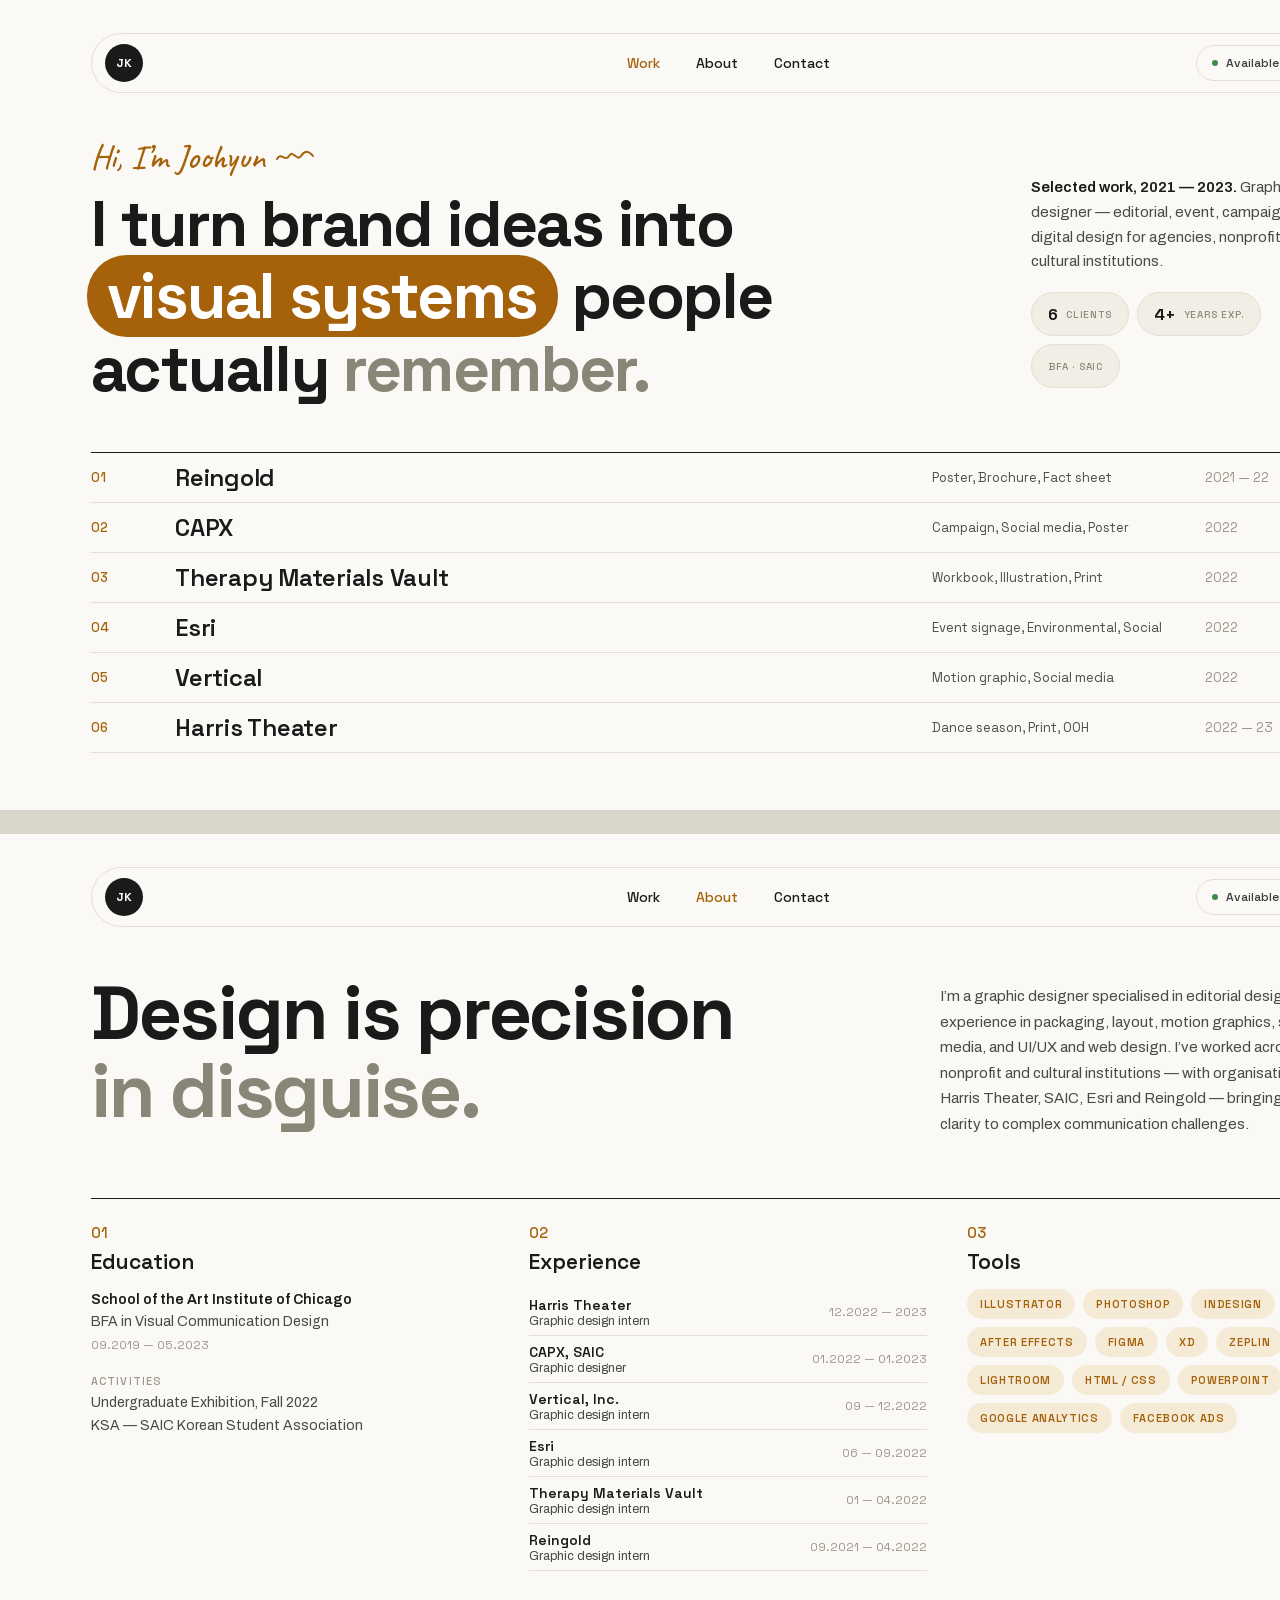
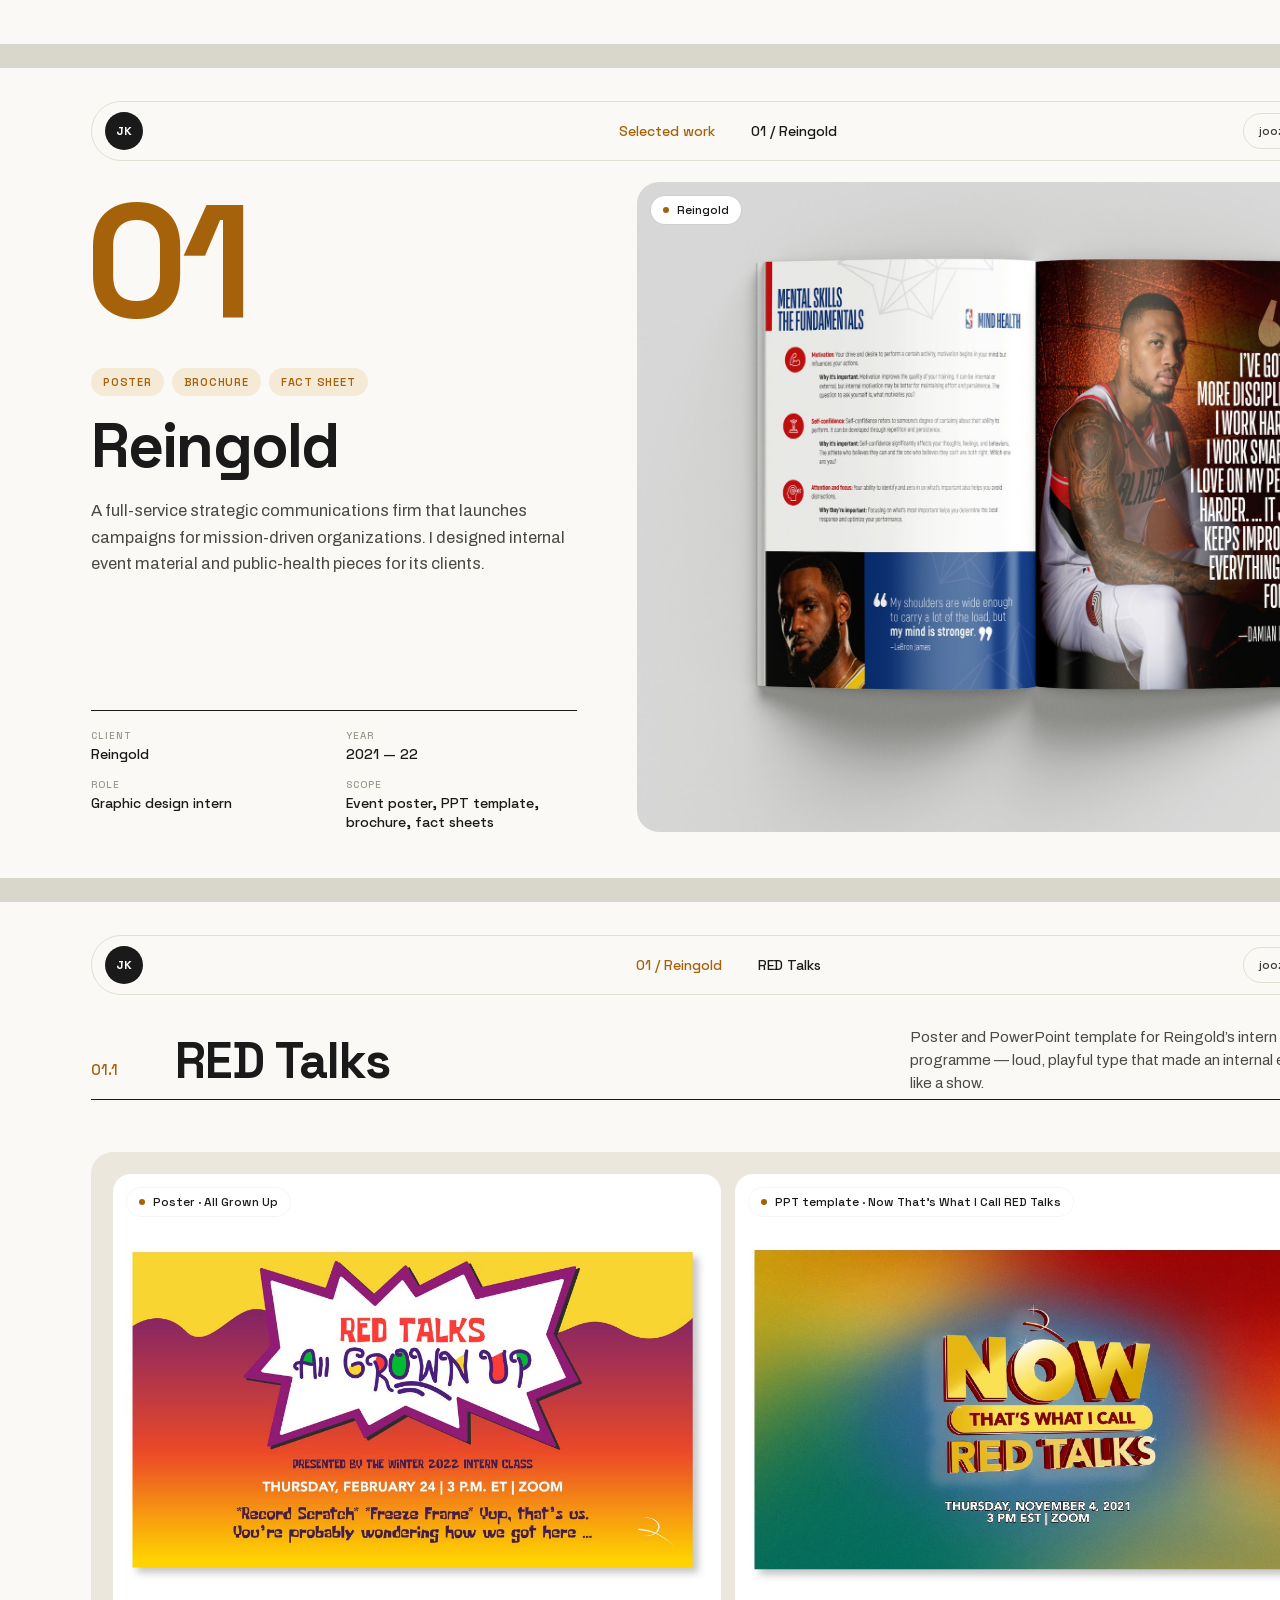
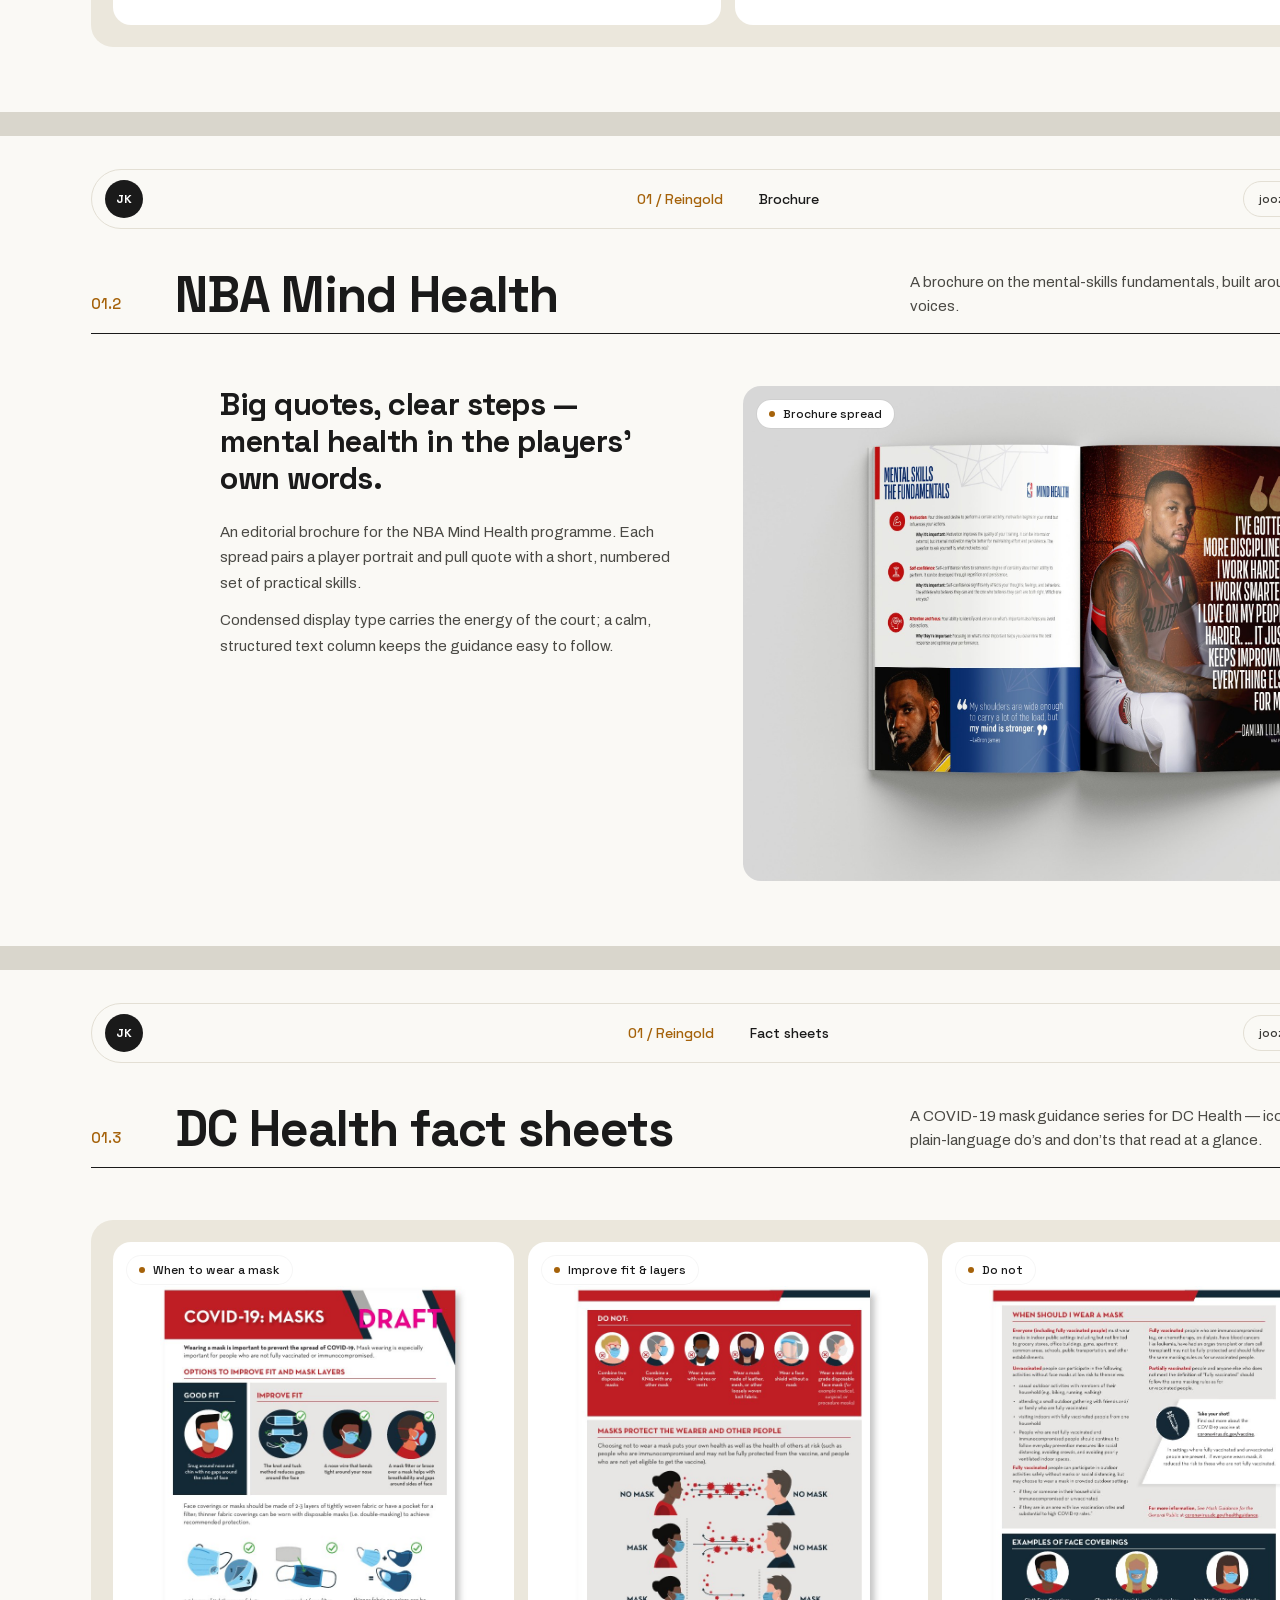
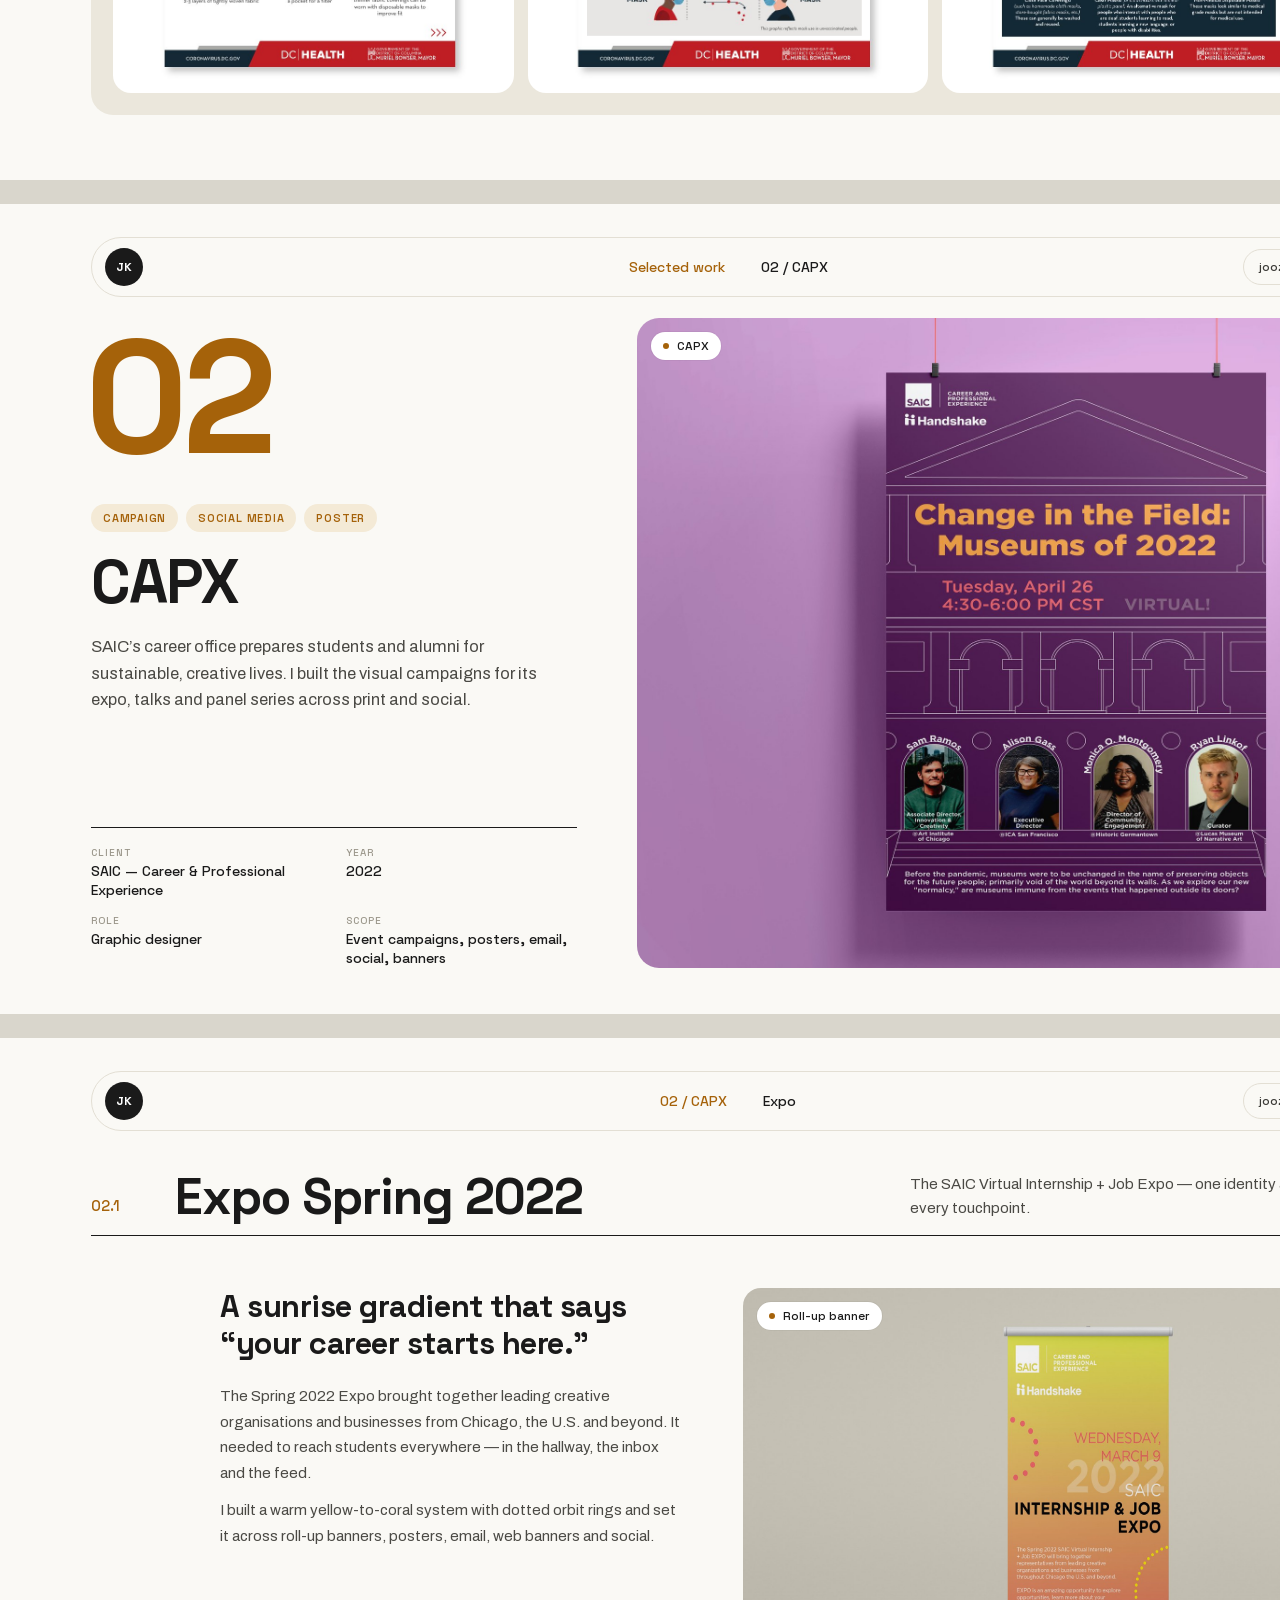
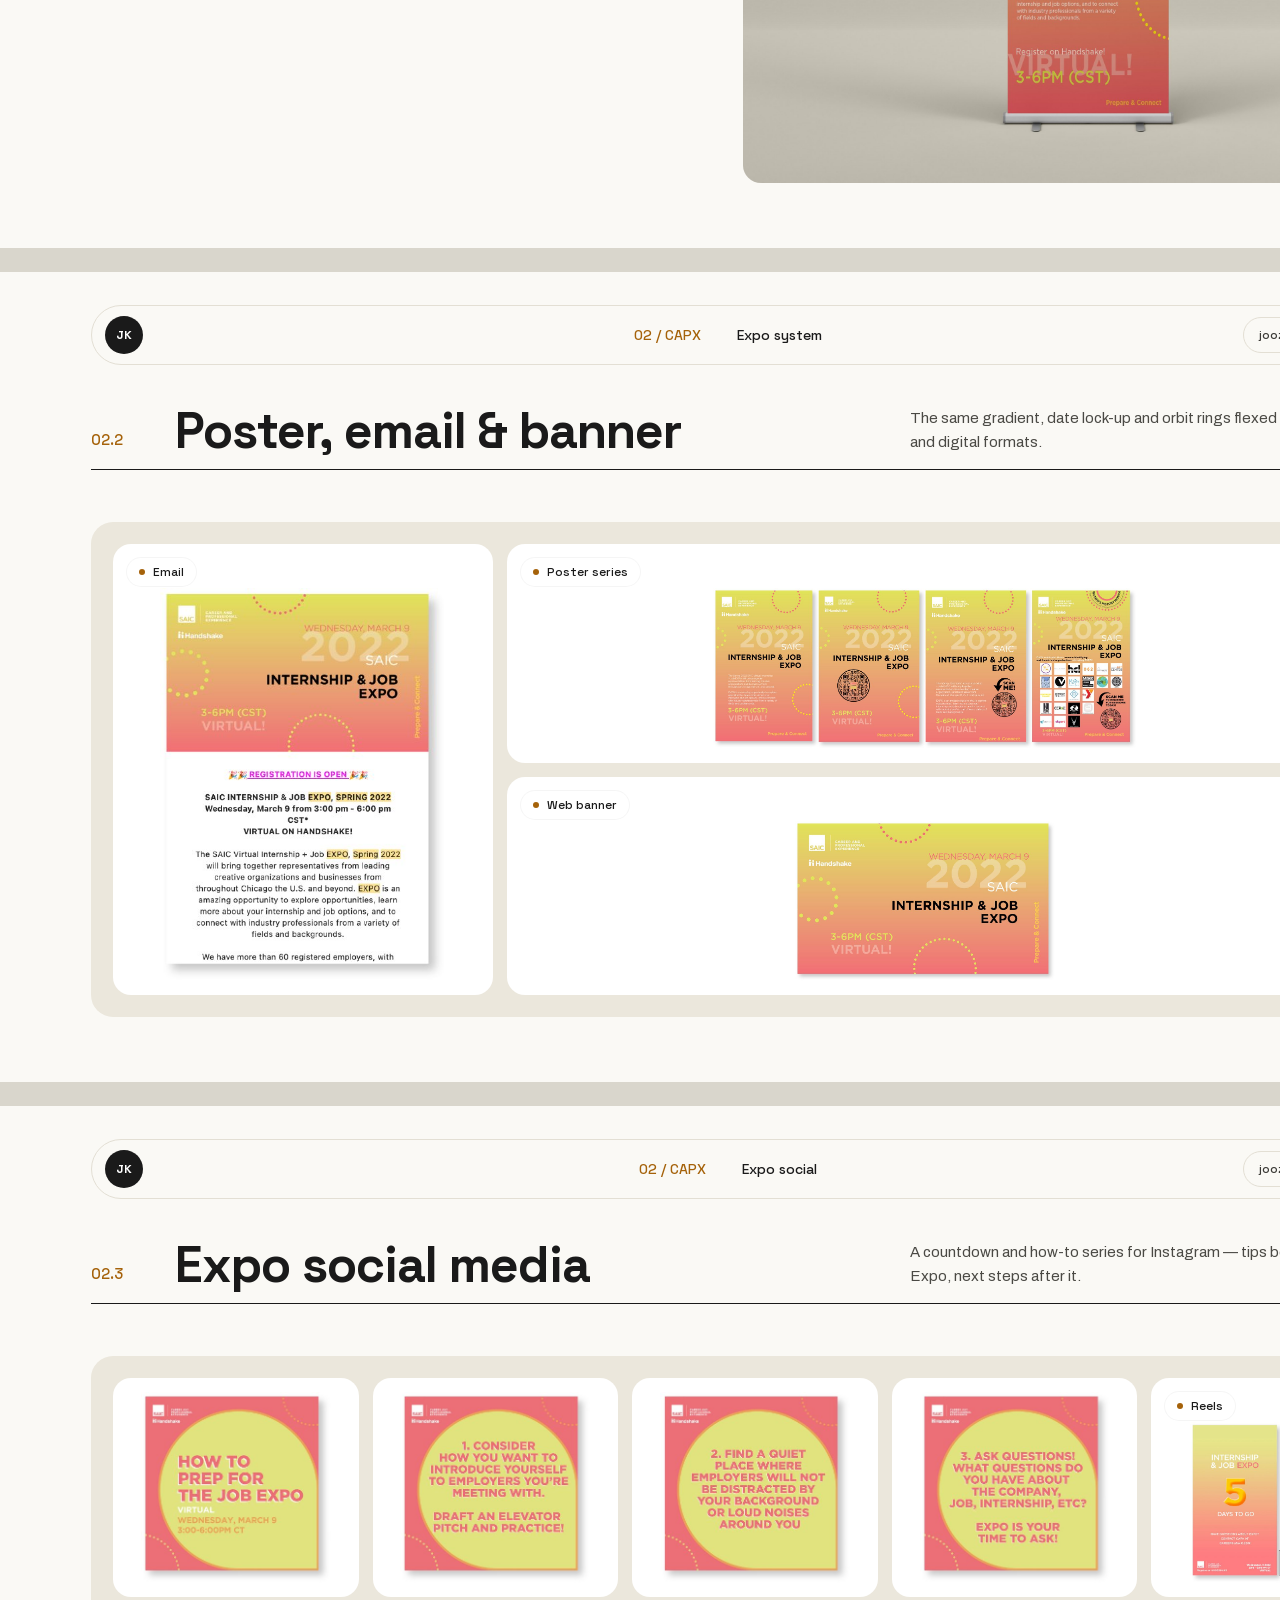
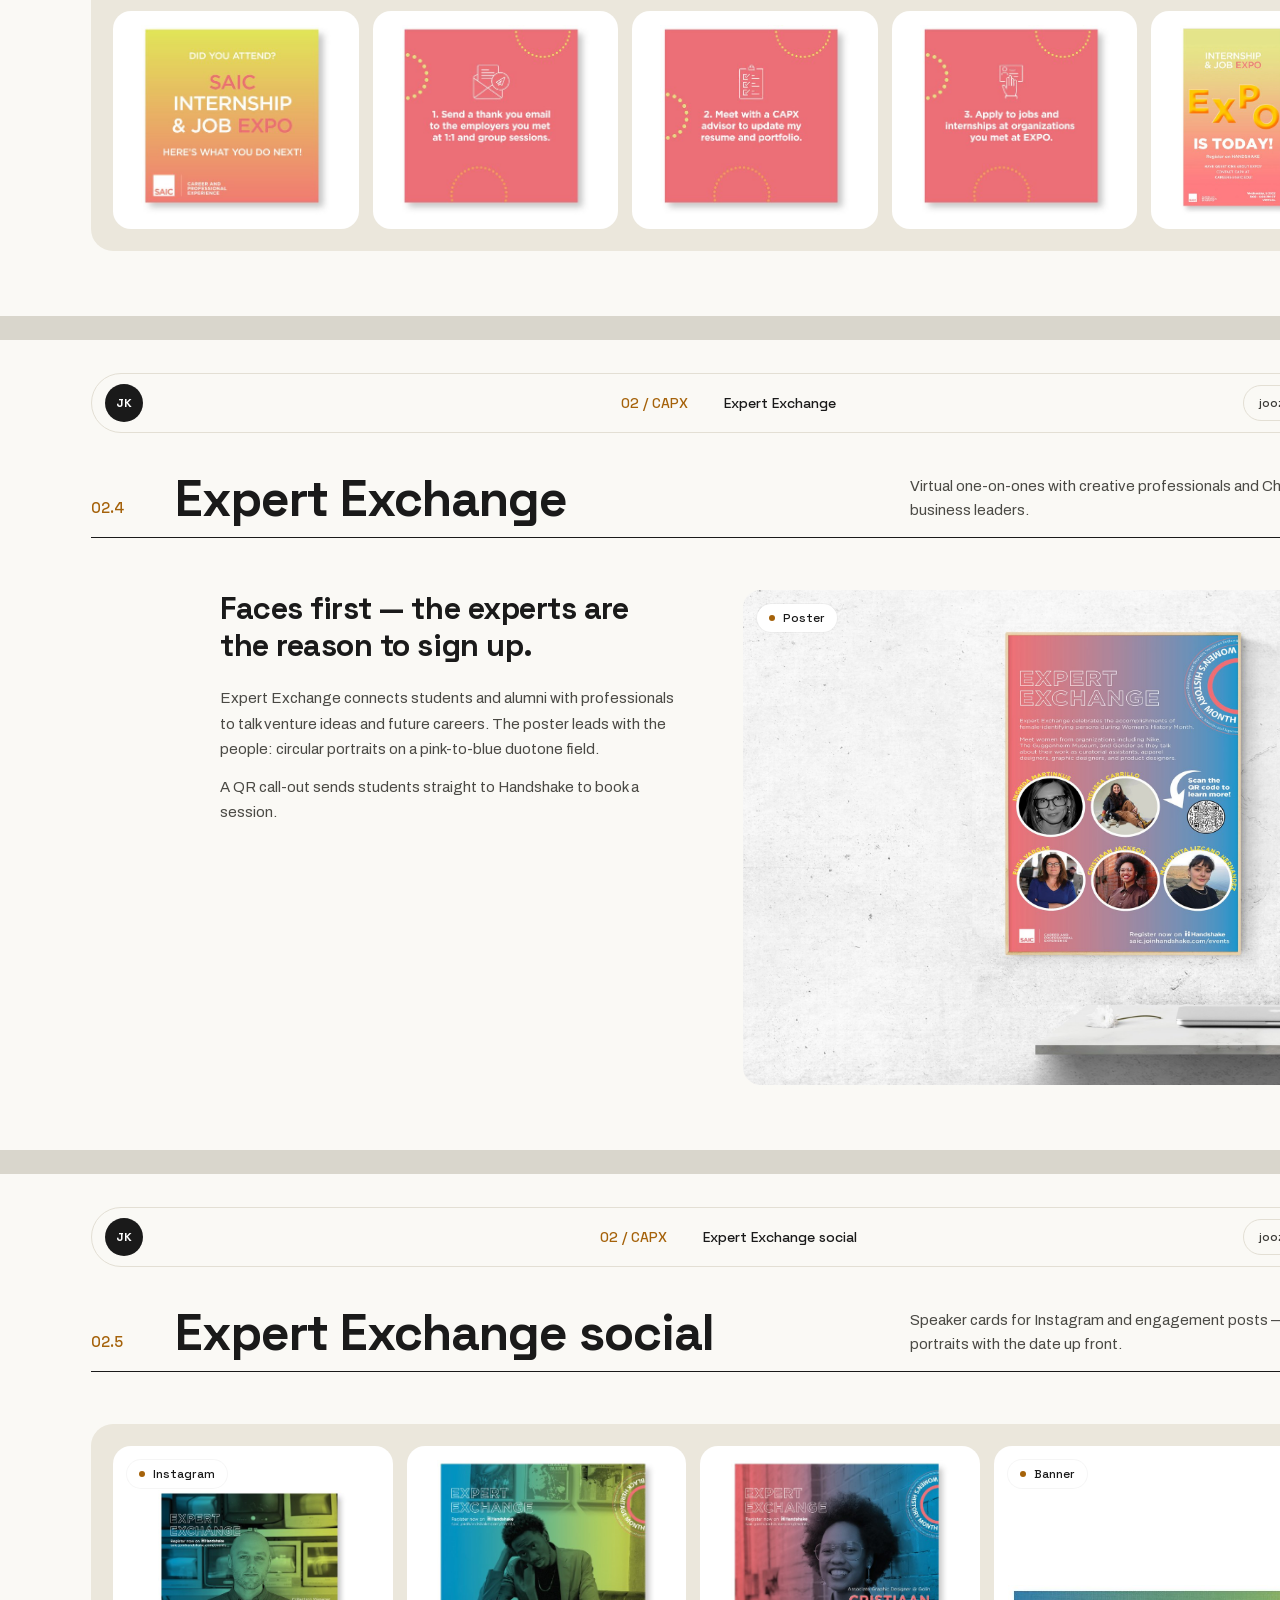
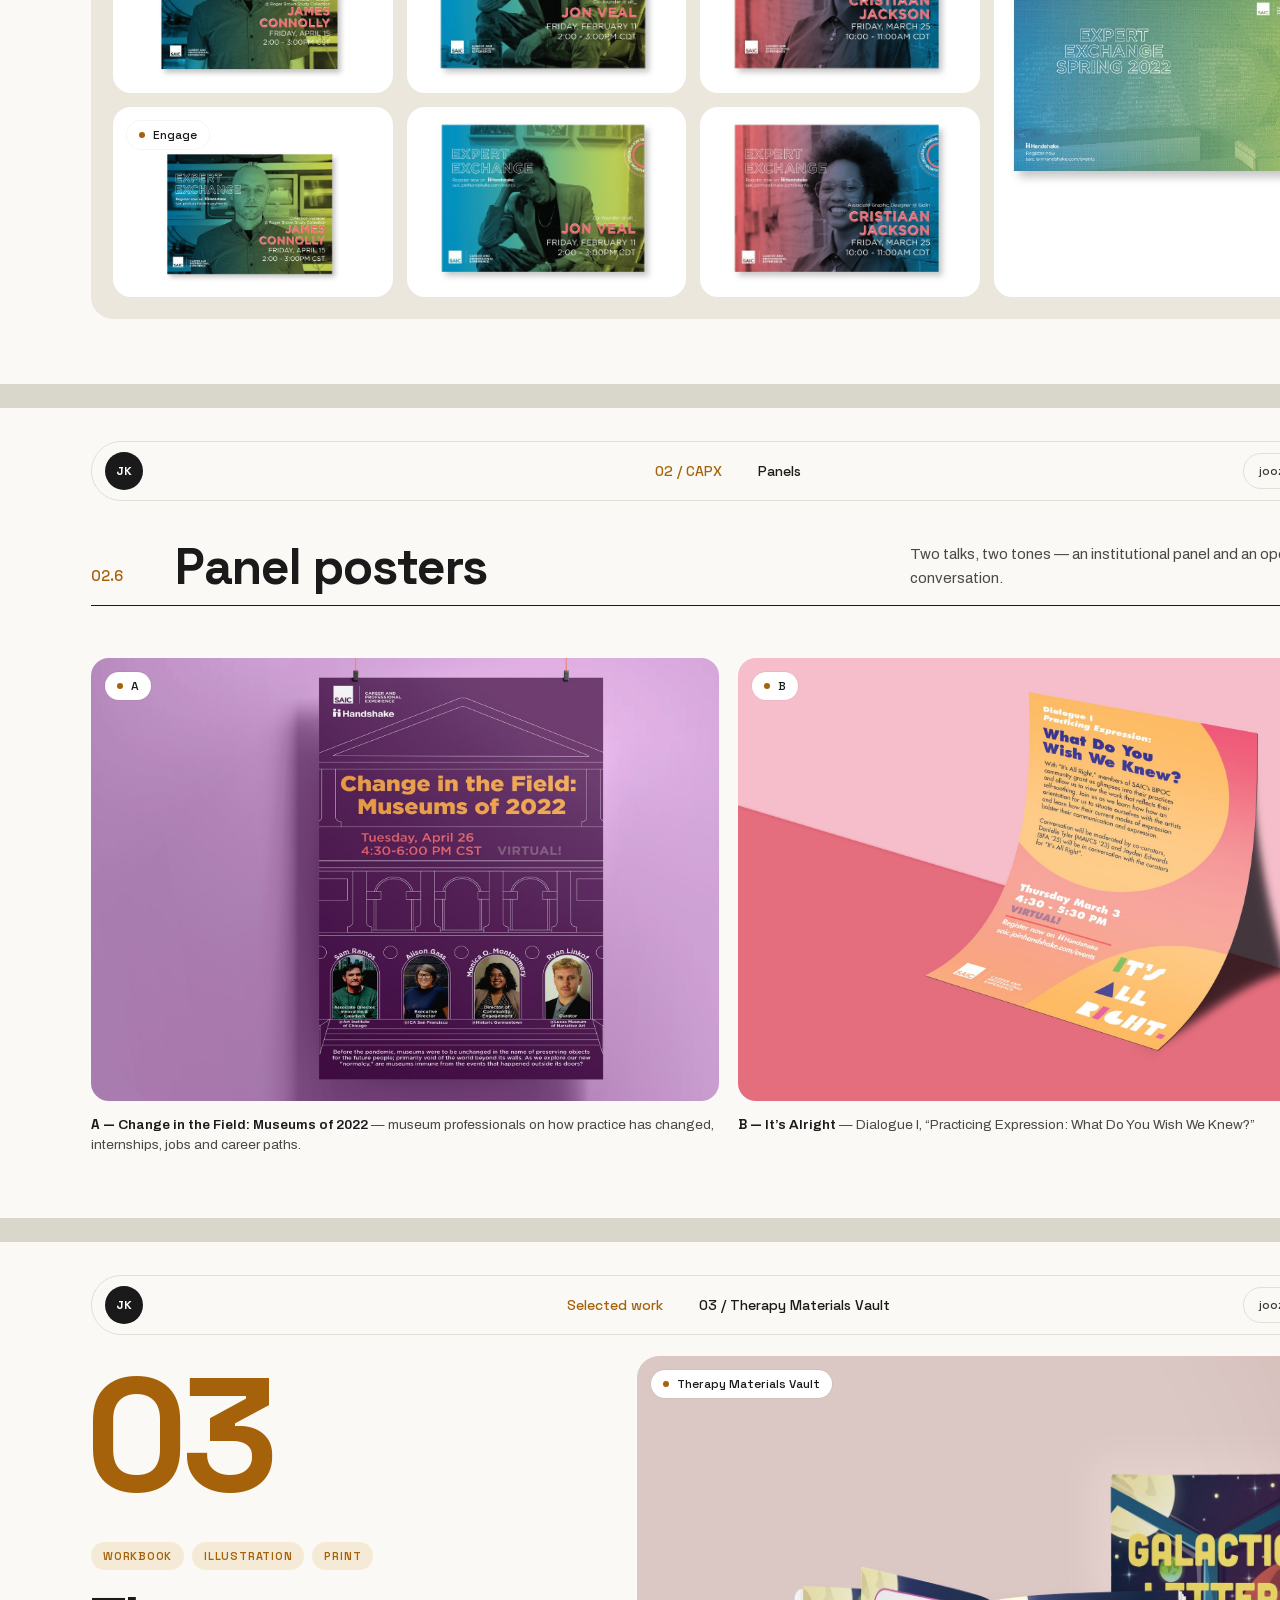
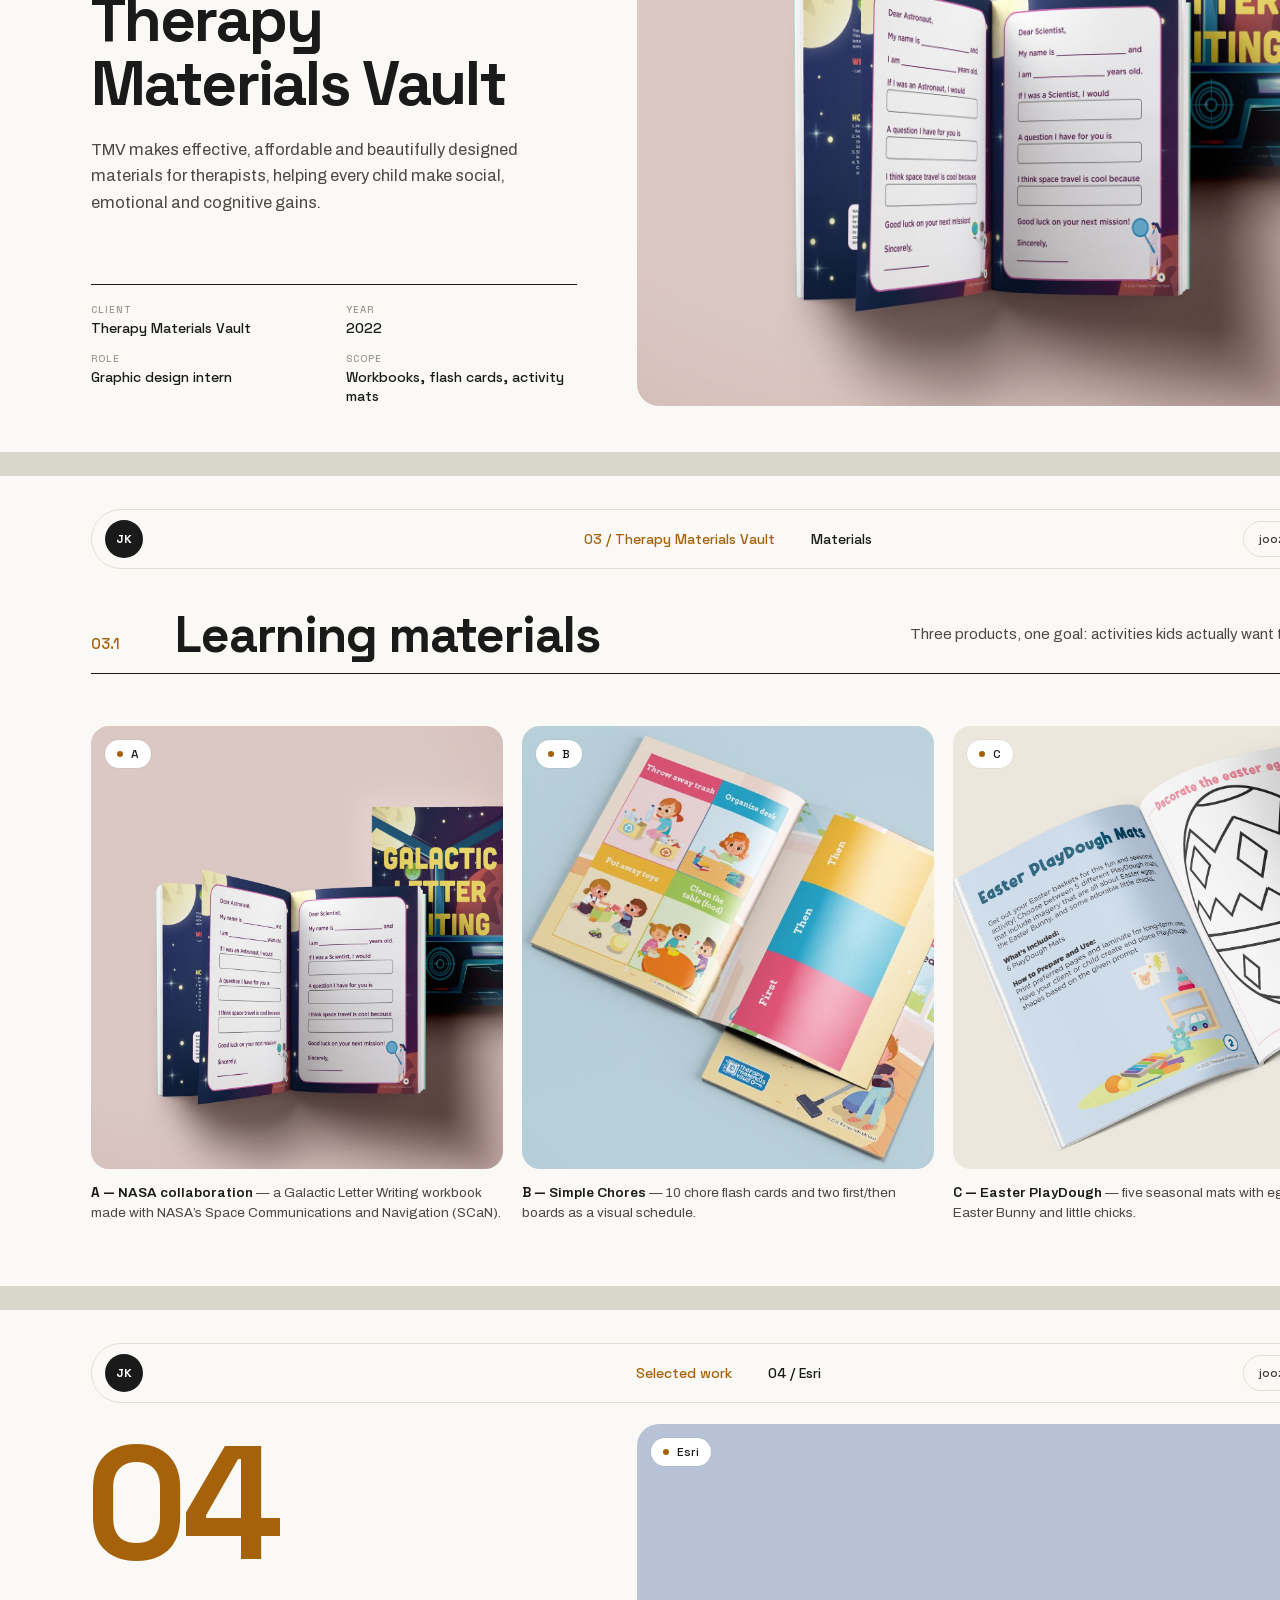
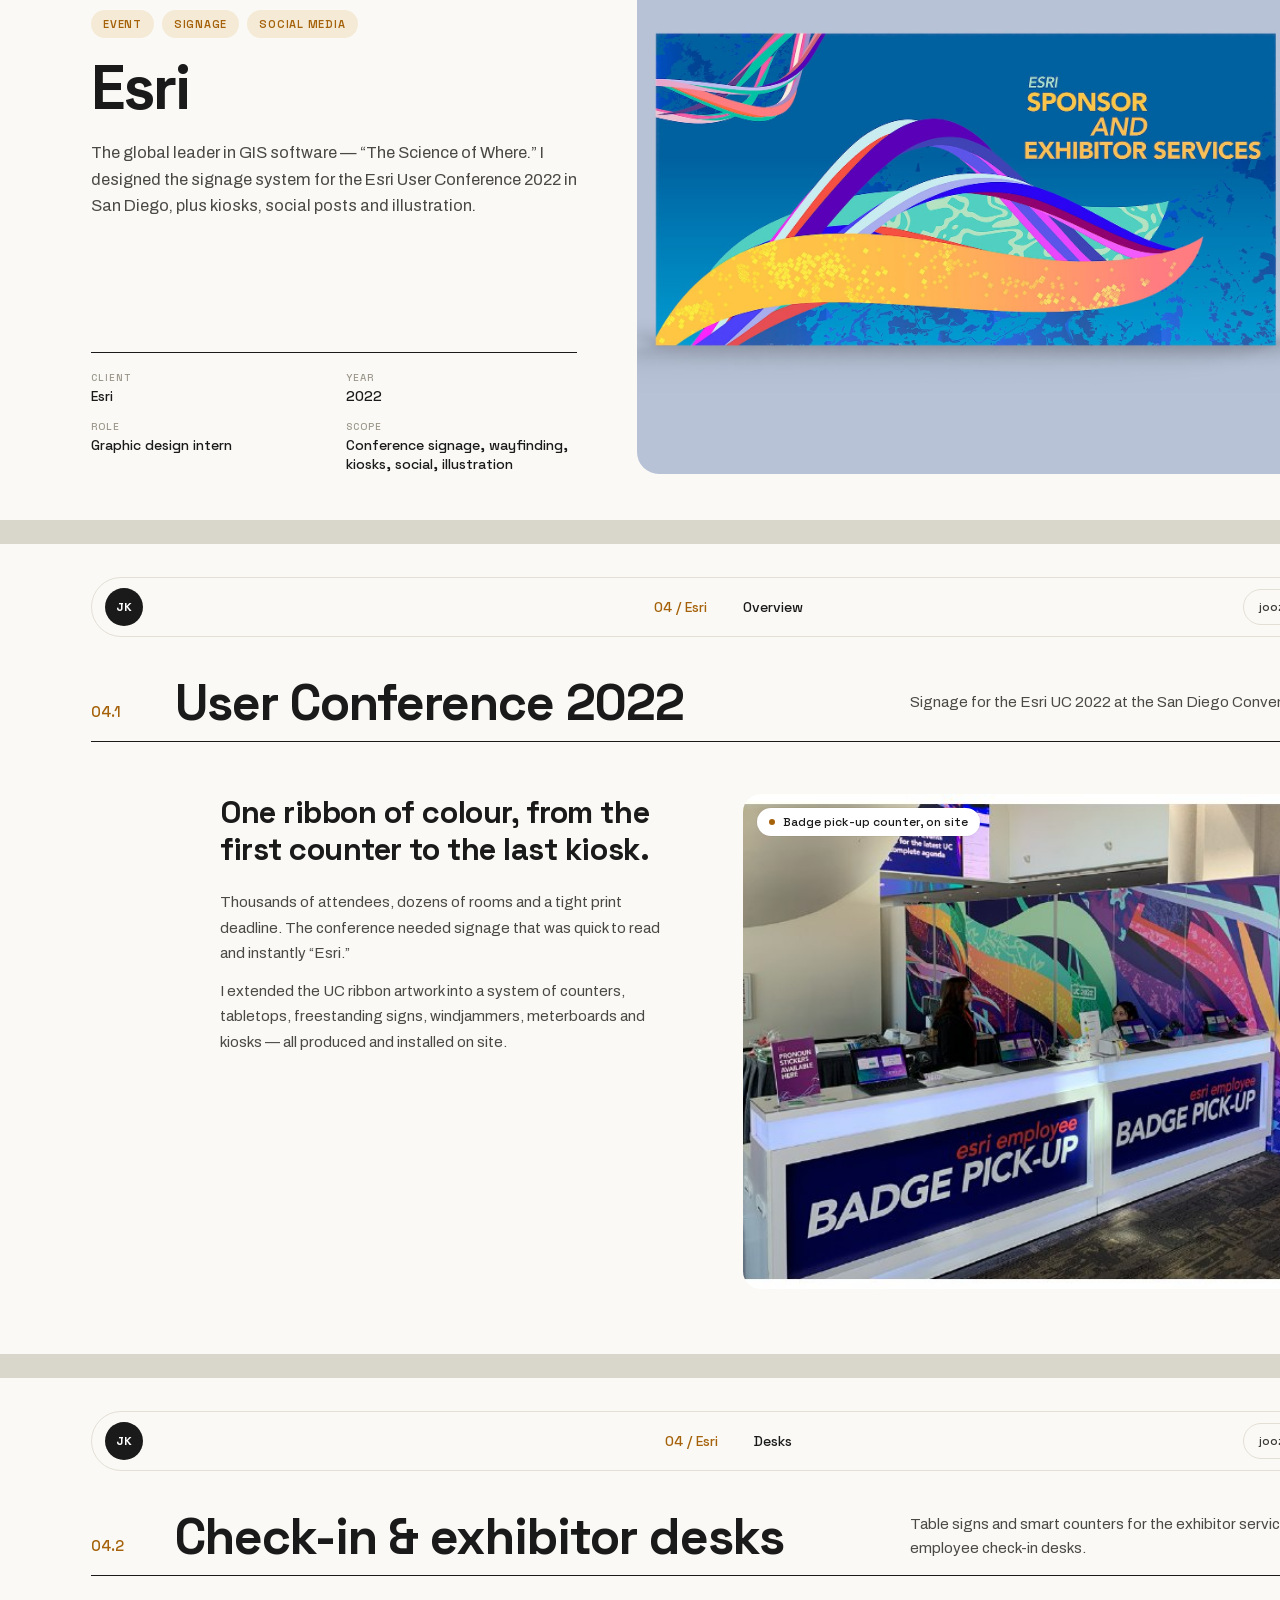
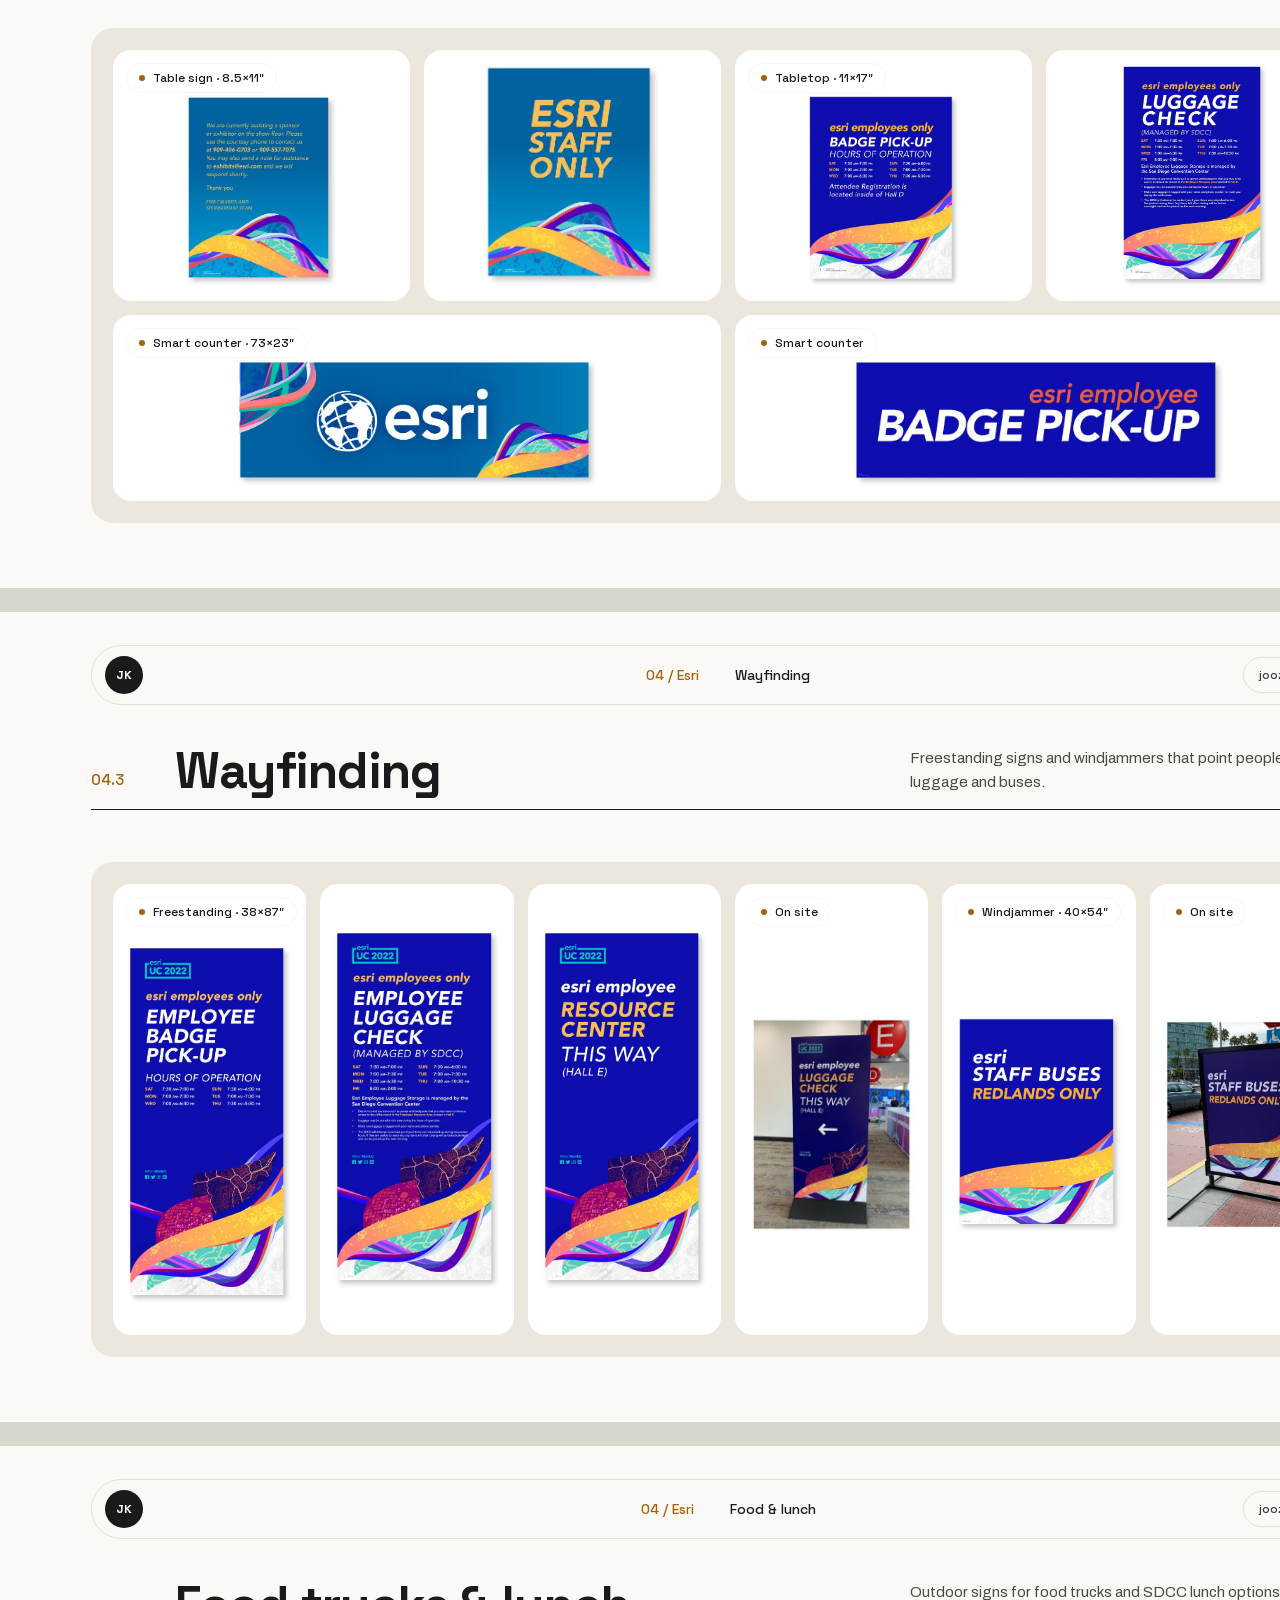
==== print/portfolio-2017-2023/index.html @ 6e5ead13 "Rebuild the 2017–2023 portfolio PDF in the H_mix style, without Shaashop Co-Authored-By: Claude Opus" ====
<!doctype html>
<html lang="en"><head><meta charset="utf-8">
<title>Joohyun Kim — Portfolio 2017–2023</title>
<link rel="stylesheet" href="deck.css">
</head><body>
<section class="page is-cover"><header class="nav"><span class="mark">JK</span><nav><span class="on">Work</span><span class="">About</span><span class="">Contact</span></nav><span class="pill"><i class="dot green"></i>Available for work</span></header>
<div class="cover">
  <div class="hero">
    <div class="hi">Hi, I’m Joohyun <svg viewBox="0 0 40 14" width="40" height="14"><path d="M2 9c4-8 8 4 12-3s8 6 12 0 8-5 12 0" fill="none" stroke="currentColor" stroke-width="2" stroke-linecap="round"/></svg></div>
    <h1>I turn brand ideas into<br><span class="hl">visual systems</span> people<br>actually <span class="mute">remember.</span></h1>
  </div>
  <aside class="hero-side">
    <p><b>Selected work, 2021 — 2023.</b> Graphic &amp; visual designer — editorial, event, campaign and digital design for agencies, nonprofits and cultural institutions.</p>
    <div class="stats"><span><b>6</b>Clients</span><span><b>4+</b>Years exp.</span><span>BFA · SAIC</span></div>
  </aside>
  <ol class="index">
  <li><span class="n">01</span><span class="t">Reingold</span>
  <span class="c">Poster, Brochure, Fact sheet</span><span class="y">2021 — 22</span>
  <span class="a">→</span></li>
  <li><span class="n">02</span><span class="t">CAPX</span>
  <span class="c">Campaign, Social media, Poster</span><span class="y">2022</span>
  <span class="a">→</span></li>
  <li><span class="n">03</span><span class="t">Therapy Materials Vault</span>
  <span class="c">Workbook, Illustration, Print</span><span class="y">2022</span>
  <span class="a">→</span></li>
  <li><span class="n">04</span><span class="t">Esri</span>
  <span class="c">Event signage, Environmental, Social</span><span class="y">2022</span>
  <span class="a">→</span></li>
  <li><span class="n">05</span><span class="t">Vertical</span>
  <span class="c">Motion graphic, Social media</span><span class="y">2022</span>
  <span class="a">→</span></li>
  <li><span class="n">06</span><span class="t">Harris Theater</span>
  <span class="c">Dance season, Print, OOH</span><span class="y">2022 — 23</span>
  <span class="a">→</span></li></ol>
</div></section><section class="page "><header class="nav"><span class="mark">JK</span><nav><span class="">Work</span><span class="on">About</span><span class="">Contact</span></nav><span class="pill"><i class="dot green"></i>Available for work</span></header>
<div class="about">
  <h1>Design is precision<br><span class="mute">in disguise.</span></h1>
  <p class="about-side">I’m a graphic designer specialised in editorial design, with experience
  in packaging, layout, motion graphics, social media, and UI/UX and web design.
  I’ve worked across agency, nonprofit and cultural institutions — with organisations
  like Harris Theater, SAIC, Esri and Reingold — bringing visual clarity to complex
  communication challenges.</p>
</div>
<div class="cv">
  <div><span class="num">01</span><h3>Education</h3>
    <p><b>School of the Art Institute of Chicago</b><br>BFA in Visual Communication Design<br><span class="date">09.2019 — 05.2023</span></p>
    <p class="sub">Activities</p>
    <p>Undergraduate Exhibition, Fall 2022<br>KSA — SAIC Korean Student Association</p>
  </div>
  <div><span class="num">02</span><h3>Experience</h3>
    <ul class="xp">
      <li><b>Harris Theater</b><span>Graphic design intern</span><em>12.2022 — 2023</em></li>
      <li><b>CAPX, SAIC</b><span>Graphic designer</span><em>01.2022 — 01.2023</em></li>
      <li><b>Vertical, Inc.</b><span>Graphic design intern</span><em>09 — 12.2022</em></li>
      <li><b>Esri</b><span>Graphic design intern</span><em>06 — 09.2022</em></li>
      <li><b>Therapy Materials Vault</b><span>Graphic design intern</span><em>01 — 04.2022</em></li>
      <li><b>Reingold</b><span>Graphic design intern</span><em>09.2021 — 04.2022</em></li>
    </ul>
  </div>
  <div><span class="num">03</span><h3>Tools</h3>
    <div class="tools">
      <span>Illustrator</span><span>Photoshop</span><span>InDesign</span><span>After Effects</span>
      <span>Figma</span><span>XD</span><span>Zeplin</span><span>Lightroom</span><span>HTML / CSS</span>
      <span>PowerPoint</span><span>Word</span><span>Google Analytics</span><span>Facebook Ads</span>
    </div>
  </div>
</div><span class="folio">02</span></section><section class="page "><header class="nav"><span class="mark">JK</span><nav><span class="on">Selected work</span><span>01 / Reingold</span></nav><span class="pill">joozoo.work</span></header>
    <div class="opener">
      <div class="op-text">
        <div class="bignum">01</div>
        <div class="tags"><span class="tag">Poster</span><span class="tag">Brochure</span><span class="tag">Fact sheet</span></div>
        <h1>Reingold</h1>
        <p class="lede">A full-service strategic communications firm that launches campaigns for mission-driven organizations. I designed internal event material and public-health pieces for its clients.</p>
        <dl class="meta"><div><dt>Client</dt><dd>Reingold</dd></div><div><dt>Year</dt><dd>2021 — 22</dd></div><div><dt>Role</dt><dd>Graphic design intern</dd></div><div><dt>Scope</dt><dd>Event poster, PPT template, brochure, fact sheets</dd></div></dl>
      </div>
      <figure class="key cover"><span class="cap"><i class="dot"></i>Reingold</span><img src="img/reingold-nba-brochure.jpg" alt=""></figure>
    </div><span class="folio">03</span></section><section class="page "><header class="nav"><span class="mark">JK</span><nav><span class="on">01 / Reingold</span><span>RED Talks</span></nav><span class="pill">joozoo.work</span></header><div class="sechead"><span class="num">01.1</span><h2>RED Talks</h2><p>Poster and PowerPoint template for Reingold’s intern talk programme — loud, playful type that made an internal event feel like a show.</p></div>
    <div class="tray" style='grid-template-columns:1fr 1fr;grid-template-rows:1fr;grid-template-areas:"a b"'><figure class="card contain " style="grid-area:a"><span class="cap"><i class="dot"></i>Poster · All Grown Up</span><img src="img/reingold-red-talks-poster.jpg" alt="Poster · All Grown Up"></figure><figure class="card contain " style="grid-area:b"><span class="cap"><i class="dot"></i>PPT template · Now That’s What I Call RED Talks</span><img src="img/reingold-red-talks-ppt.jpg" alt="PPT template · Now That’s What I Call RED Talks"></figure></div><span class="folio">04</span></section><section class="page "><header class="nav"><span class="mark">JK</span><nav><span class="on">01 / Reingold</span><span>Brochure</span></nav><span class="pill">joozoo.work</span></header><div class="sechead"><span class="num">01.2</span><h2>NBA Mind Health</h2><p>A brochure on the mental-skills fundamentals, built around player voices.</p></div>
    <div class="overview">
      <div class="ov-text"><h3>Big quotes, clear steps — mental health in the players’ own words.</h3><p>An editorial brochure for the NBA Mind Health programme. Each spread pairs a player portrait and pull quote with a short, numbered set of practical skills.</p><p>Condensed display type carries the energy of the court; a calm, structured text column keeps the guidance easy to follow.</p></div>
      <figure class="card cover ov-img"><span class="cap"><i class="dot"></i>Brochure spread</span><img src="img/reingold-nba-brochure.jpg" alt="Brochure spread"></figure>
    </div><span class="folio">05</span></section><section class="page "><header class="nav"><span class="mark">JK</span><nav><span class="on">01 / Reingold</span><span>Fact sheets</span></nav><span class="pill">joozoo.work</span></header><div class="sechead"><span class="num">01.3</span><h2>DC Health fact sheets</h2><p>A COVID-19 mask guidance series for DC Health — icons and plain-language do’s and don’ts that read at a glance.</p></div>
    <div class="tray" style='grid-template-columns:1fr 1fr 1fr;grid-template-rows:1fr;grid-template-areas:"a b c"'><figure class="card contain " style="grid-area:a"><span class="cap"><i class="dot"></i>When to wear a mask</span><img src="img/reingold-dc-health-1.jpg" alt="When to wear a mask"></figure><figure class="card contain " style="grid-area:b"><span class="cap"><i class="dot"></i>Improve fit &amp; layers</span><img src="img/reingold-dc-health-2.jpg" alt="Improve fit &amp; layers"></figure><figure class="card contain " style="grid-area:c"><span class="cap"><i class="dot"></i>Do not</span><img src="img/reingold-dc-health-3.jpg" alt="Do not"></figure></div><span class="folio">06</span></section><section class="page "><header class="nav"><span class="mark">JK</span><nav><span class="on">Selected work</span><span>02 / CAPX</span></nav><span class="pill">joozoo.work</span></header>
    <div class="opener">
      <div class="op-text">
        <div class="bignum">02</div>
        <div class="tags"><span class="tag">Campaign</span><span class="tag">Social media</span><span class="tag">Poster</span></div>
        <h1>CAPX</h1>
        <p class="lede">SAIC’s career office prepares students and alumni for sustainable, creative lives. I built the visual campaigns for its expo, talks and panel series across print and social.</p>
        <dl class="meta"><div><dt>Client</dt><dd>SAIC — Career &amp; Professional Experience</dd></div><div><dt>Year</dt><dd>2022</dd></div><div><dt>Role</dt><dd>Graphic designer</dd></div><div><dt>Scope</dt><dd>Event campaigns, posters, email, social, banners</dd></div></dl>
      </div>
      <figure class="key cover"><span class="cap"><i class="dot"></i>CAPX</span><img src="img/capx-change-in-the-field.jpg" alt=""></figure>
    </div><span class="folio">07</span></section><section class="page "><header class="nav"><span class="mark">JK</span><nav><span class="on">02 / CAPX</span><span>Expo</span></nav><span class="pill">joozoo.work</span></header><div class="sechead"><span class="num">02.1</span><h2>Expo Spring 2022</h2><p>The SAIC Virtual Internship + Job Expo — one identity across every touchpoint.</p></div>
    <div class="overview">
      <div class="ov-text"><h3>A sunrise gradient that says “your career starts here.”</h3><p>The Spring 2022 Expo brought together leading creative organisations and businesses from Chicago, the U.S. and beyond. It needed to reach students everywhere — in the hallway, the inbox and the feed.</p><p>I built a warm yellow-to-coral system with dotted orbit rings and set it across roll-up banners, posters, email, web banners and social.</p></div>
      <figure class="card cover ov-img"><span class="cap"><i class="dot"></i>Roll-up banner</span><img src="img/capx-expo-rollup.jpg" alt="Roll-up banner"></figure>
    </div><span class="folio">08</span></section><section class="page "><header class="nav"><span class="mark">JK</span><nav><span class="on">02 / CAPX</span><span>Expo system</span></nav><span class="pill">joozoo.work</span></header><div class="sechead"><span class="num">02.2</span><h2>Poster, email &amp; banner</h2><p>The same gradient, date lock-up and orbit rings flexed across print and digital formats.</p></div>
    <div class="tray" style='grid-template-columns:1fr 2.2fr;grid-template-rows:1fr 1fr;grid-template-areas:"e p" "e b"'><figure class="card contain " style="grid-area:e"><span class="cap"><i class="dot"></i>Email</span><img src="img/capx-expo-email.jpg" alt="Email"></figure><figure class="card contain " style="grid-area:p"><span class="cap"><i class="dot"></i>Poster series</span><img src="img/capx-expo-posters.jpg" alt="Poster series"></figure><figure class="card contain " style="grid-area:b"><span class="cap"><i class="dot"></i>Web banner</span><img src="img/capx-expo-banner.jpg" alt="Web banner"></figure></div><span class="folio">09</span></section><section class="page "><header class="nav"><span class="mark">JK</span><nav><span class="on">02 / CAPX</span><span>Expo social</span></nav><span class="pill">joozoo.work</span></header><div class="sechead"><span class="num">02.3</span><h2>Expo social media</h2><p>A countdown and how-to series for Instagram — tips before the Expo, next steps after it.</p></div>
    <div class="tray" style='grid-template-columns:1fr 1fr 1fr 1fr 0.78fr;grid-template-rows:1fr 1fr;grid-template-areas:"a b c d r" "e f g h s"'><figure class="card contain  nocap" style="grid-area:a"><img src="img/capx-expo-social-1.jpg" alt="capx-expo-social-1"></figure><figure class="card contain  nocap" style="grid-area:b"><img src="img/capx-expo-social-2.jpg" alt="capx-expo-social-2"></figure><figure class="card contain  nocap" style="grid-area:c"><img src="img/capx-expo-social-3.jpg" alt="capx-expo-social-3"></figure><figure class="card contain  nocap" style="grid-area:d"><img src="img/capx-expo-social-4.jpg" alt="capx-expo-social-4"></figure><figure class="card contain  nocap" style="grid-area:e"><img src="img/capx-expo-social-5.jpg" alt="capx-expo-social-5"></figure><figure class="card contain  nocap" style="grid-area:f"><img src="img/capx-expo-social-6.jpg" alt="capx-expo-social-6"></figure><figure class="card contain  nocap" style="grid-area:g"><img src="img/capx-expo-social-7.jpg" alt="capx-expo-social-7"></figure><figure class="card contain  nocap" style="grid-area:h"><img src="img/capx-expo-social-8.jpg" alt="capx-expo-social-8"></figure><figure class="card contain " style="grid-area:r"><span class="cap"><i class="dot"></i>Reels</span><img src="img/capx-expo-reel-1.jpg" alt="Reels"></figure><figure class="card contain  nocap" style="grid-area:s"><img src="img/capx-expo-reel-2.jpg" alt="capx-expo-reel-2"></figure></div><span class="folio">10</span></section><section class="page "><header class="nav"><span class="mark">JK</span><nav><span class="on">02 / CAPX</span><span>Expert Exchange</span></nav><span class="pill">joozoo.work</span></header><div class="sechead"><span class="num">02.4</span><h2>Expert Exchange</h2><p>Virtual one-on-ones with creative professionals and Chicago business leaders.</p></div>
    <div class="overview">
      <div class="ov-text"><h3>Faces first — the experts are the reason to sign up.</h3><p>Expert Exchange connects students and alumni with professionals to talk venture ideas and future careers. The poster leads with the people: circular portraits on a pink-to-blue duotone field.</p><p>A QR call-out sends students straight to Handshake to book a session.</p></div>
      <figure class="card cover ov-img"><span class="cap"><i class="dot"></i>Poster</span><img src="img/capx-expert-exchange-poster.jpg" alt="Poster"></figure>
    </div><span class="folio">11</span></section><section class="page "><header class="nav"><span class="mark">JK</span><nav><span class="on">02 / CAPX</span><span>Expert Exchange social</span></nav><span class="pill">joozoo.work</span></header><div class="sechead"><span class="num">02.5</span><h2>Expert Exchange social</h2><p>Speaker cards for Instagram and engagement posts — duotone portraits with the date up front.</p></div>
    <div class="tray" style='grid-template-columns:1fr 1fr 1fr 1.25fr;grid-template-rows:1.3fr 1fr;grid-template-areas:"a b c x" "d e f x"'><figure class="card contain " style="grid-area:a"><span class="cap"><i class="dot"></i>Instagram</span><img src="img/capx-ee-social-1.jpg" alt="Instagram"></figure><figure class="card contain  nocap" style="grid-area:b"><img src="img/capx-ee-social-2.jpg" alt="capx-ee-social-2"></figure><figure class="card contain  nocap" style="grid-area:c"><img src="img/capx-ee-social-3.jpg" alt="capx-ee-social-3"></figure><figure class="card contain " style="grid-area:d"><span class="cap"><i class="dot"></i>Engage</span><img src="img/capx-ee-social-4.jpg" alt="Engage"></figure><figure class="card contain  nocap" style="grid-area:e"><img src="img/capx-ee-social-5.jpg" alt="capx-ee-social-5"></figure><figure class="card contain  nocap" style="grid-area:f"><img src="img/capx-ee-social-6.jpg" alt="capx-ee-social-6"></figure><figure class="card contain " style="grid-area:x"><span class="cap"><i class="dot"></i>Banner</span><img src="img/capx-ee-banner.jpg" alt="Banner"></figure></div><span class="folio">12</span></section><section class="page "><header class="nav"><span class="mark">JK</span><nav><span class="on">02 / CAPX</span><span>Panels</span></nav><span class="pill">joozoo.work</span></header><div class="sechead"><span class="num">02.6</span><h2>Panel posters</h2><p>Two talks, two tones — an institutional panel and an open conversation.</p></div>
    <div class="steps" style="grid-template-columns:repeat(2,1fr)">
      <div class="step">
        <figure class="card cover "><span class="cap"><i class="dot"></i>A</span><img src="img/capx-change-in-the-field.jpg" alt="A"></figure>
        <p><b>A —</b> <i>Change in the Field: Museums of 2022</i> — museum professionals on how practice has changed, internships, jobs and career paths.</p>
      </div>
      <div class="step">
        <figure class="card cover "><span class="cap"><i class="dot"></i>B</span><img src="img/capx-its-alright.jpg" alt="B"></figure>
        <p><b>B —</b> <i>It’s Alright</i> — Dialogue I, “Practicing Expression: What Do You Wish We Knew?”</p>
      </div></div><span class="folio">13</span></section><section class="page "><header class="nav"><span class="mark">JK</span><nav><span class="on">Selected work</span><span>03 / Therapy Materials Vault</span></nav><span class="pill">joozoo.work</span></header>
    <div class="opener">
      <div class="op-text">
        <div class="bignum">03</div>
        <div class="tags"><span class="tag">Workbook</span><span class="tag">Illustration</span><span class="tag">Print</span></div>
        <h1>Therapy Materials Vault</h1>
        <p class="lede">TMV makes effective, affordable and beautifully designed materials for therapists, helping every child make social, emotional and cognitive gains.</p>
        <dl class="meta"><div><dt>Client</dt><dd>Therapy Materials Vault</dd></div><div><dt>Year</dt><dd>2022</dd></div><div><dt>Role</dt><dd>Graphic design intern</dd></div><div><dt>Scope</dt><dd>Workbooks, flash cards, activity mats</dd></div></dl>
      </div>
      <figure class="key cover"><span class="cap"><i class="dot"></i>Therapy Materials Vault</span><img src="img/tmv-nasa-workbook.jpg" alt=""></figure>
    </div><span class="folio">14</span></section><section class="page "><header class="nav"><span class="mark">JK</span><nav><span class="on">03 / Therapy Materials Vault</span><span>Materials</span></nav><span class="pill">joozoo.work</span></header><div class="sechead"><span class="num">03.1</span><h2>Learning materials</h2><p>Three products, one goal: activities kids actually want to pick up.</p></div>
    <div class="steps" style="grid-template-columns:repeat(3,1fr)">
      <div class="step">
        <figure class="card cover "><span class="cap"><i class="dot"></i>A</span><img src="img/tmv-nasa-workbook.jpg" alt="A"></figure>
        <p><b>A —</b> <i>NASA collaboration</i> — a Galactic Letter Writing workbook made with NASA’s Space Communications and Navigation (SCaN).</p>
      </div>
      <div class="step">
        <figure class="card cover "><span class="cap"><i class="dot"></i>B</span><img src="img/tmv-simple-chores.jpg" alt="B"></figure>
        <p><b>B —</b> <i>Simple Chores</i> — 10 chore flash cards and two first/then boards as a visual schedule.</p>
      </div>
      <div class="step">
        <figure class="card cover "><span class="cap"><i class="dot"></i>C</span><img src="img/tmv-easter-playdough.jpg" alt="C"></figure>
        <p><b>C —</b> <i>Easter PlayDough</i> — five seasonal mats with eggs, the Easter Bunny and little chicks.</p>
      </div></div><span class="folio">15</span></section><section class="page "><header class="nav"><span class="mark">JK</span><nav><span class="on">Selected work</span><span>04 / Esri</span></nav><span class="pill">joozoo.work</span></header>
    <div class="opener">
      <div class="op-text">
        <div class="bignum">04</div>
        <div class="tags"><span class="tag">Event</span><span class="tag">Signage</span><span class="tag">Social media</span></div>
        <h1>Esri</h1>
        <p class="lede">The global leader in GIS software — “The Science of Where.” I designed the signage system for the Esri User Conference 2022 in San Diego, plus kiosks, social posts and illustration.</p>
        <dl class="meta"><div><dt>Client</dt><dd>Esri</dd></div><div><dt>Year</dt><dd>2022</dd></div><div><dt>Role</dt><dd>Graphic design intern</dd></div><div><dt>Scope</dt><dd>Conference signage, wayfinding, kiosks, social, illustration</dd></div></dl>
      </div>
      <figure class="key cover"><span class="cap"><i class="dot"></i>Esri</span><img src="img/esri-uc-sponsor-banner.jpg" alt=""></figure>
    </div><span class="folio">16</span></section><section class="page "><header class="nav"><span class="mark">JK</span><nav><span class="on">04 / Esri</span><span>Overview</span></nav><span class="pill">joozoo.work</span></header><div class="sechead"><span class="num">04.1</span><h2>User Conference 2022</h2><p>Signage for the Esri UC 2022 at the San Diego Convention Center.</p></div>
    <div class="overview">
      <div class="ov-text"><h3>One ribbon of colour, from the first counter to the last kiosk.</h3><p>Thousands of attendees, dozens of rooms and a tight print deadline. The conference needed signage that was quick to read and instantly “Esri.”</p><p>I extended the UC ribbon artwork into a system of counters, tabletops, freestanding signs, windjammers, meterboards and kiosks — all produced and installed on site.</p></div>
      <figure class="card cover ov-img"><span class="cap"><i class="dot"></i>Badge pick-up counter, on site</span><img src="img/esri-counter-photo.jpg" alt="Badge pick-up counter, on site"></figure>
    </div><span class="folio">17</span></section><section class="page "><header class="nav"><span class="mark">JK</span><nav><span class="on">04 / Esri</span><span>Desks</span></nav><span class="pill">joozoo.work</span></header><div class="sechead"><span class="num">04.2</span><h2>Check-in &amp; exhibitor desks</h2><p>Table signs and smart counters for the exhibitor services and employee check-in desks.</p></div>
    <div class="tray" style='grid-template-columns:1fr 1fr 1fr 1fr;grid-template-rows:1.35fr 1fr;grid-template-areas:"a b c d" "e e f f"'><figure class="card contain " style="grid-area:a"><span class="cap"><i class="dot"></i>Table sign · 8.5×11″</span><img src="img/esri-table-sign-1.jpg" alt="Table sign · 8.5×11″"></figure><figure class="card contain  nocap" style="grid-area:b"><img src="img/esri-table-sign-2.jpg" alt="esri-table-sign-2"></figure><figure class="card contain " style="grid-area:c"><span class="cap"><i class="dot"></i>Tabletop · 11×17″</span><img src="img/esri-tabletop-badge.jpg" alt="Tabletop · 11×17″"></figure><figure class="card contain  nocap" style="grid-area:d"><img src="img/esri-tabletop-luggage.jpg" alt="esri-tabletop-luggage"></figure><figure class="card contain " style="grid-area:e"><span class="cap"><i class="dot"></i>Smart counter · 73×23″</span><img src="img/esri-smart-counter-1.jpg" alt="Smart counter · 73×23″"></figure><figure class="card contain " style="grid-area:f"><span class="cap"><i class="dot"></i>Smart counter</span><img src="img/esri-counter-badge.jpg" alt="Smart counter"></figure></div><span class="folio">18</span></section><section class="page "><header class="nav"><span class="mark">JK</span><nav><span class="on">04 / Esri</span><span>Wayfinding</span></nav><span class="pill">joozoo.work</span></header><div class="sechead"><span class="num">04.3</span><h2>Wayfinding</h2><p>Freestanding signs and windjammers that point people to badges, luggage and buses.</p></div>
    <div class="tray" style='grid-template-columns:1fr 1fr 1fr 1fr 1fr 1fr;grid-template-rows:1fr;grid-template-areas:"a b c d e f"'><figure class="card contain " style="grid-area:a"><span class="cap"><i class="dot"></i>Freestanding · 38×87″</span><img src="img/esri-freestanding-1.jpg" alt="Freestanding · 38×87″"></figure><figure class="card contain  nocap" style="grid-area:b"><img src="img/esri-freestanding-2.jpg" alt="esri-freestanding-2"></figure><figure class="card contain  nocap" style="grid-area:c"><img src="img/esri-freestanding-3.jpg" alt="esri-freestanding-3"></figure><figure class="card contain " style="grid-area:d"><span class="cap"><i class="dot"></i>On site</span><img src="img/esri-freestanding-photo.jpg" alt="On site"></figure><figure class="card contain " style="grid-area:e"><span class="cap"><i class="dot"></i>Windjammer · 40×54″</span><img src="img/esri-windjammer-buses.jpg" alt="Windjammer · 40×54″"></figure><figure class="card contain " style="grid-area:f"><span class="cap"><i class="dot"></i>On site</span><img src="img/esri-windjammer-photo.jpg" alt="On site"></figure></div><span class="folio">19</span></section><section class="page "><header class="nav"><span class="mark">JK</span><nav><span class="on">04 / Esri</span><span>Food &amp; lunch</span></nav><span class="pill">joozoo.work</span></header><div class="sechead"><span class="num">04.4</span><h2>Food trucks &amp; lunch</h2><p>Outdoor signs for food trucks and SDCC lunch options — big type for passers-by.</p></div>
    <div class="tray" style='grid-template-columns:1fr 1fr 1fr 1fr 1fr;grid-template-rows:1fr;grid-template-areas:"a b c d e"'><figure class="card contain " style="grid-area:a"><span class="cap"><i class="dot"></i>Windjammer</span><img src="img/esri-foodtrucks.jpg" alt="Windjammer"></figure><figure class="card contain " style="grid-area:b"><span class="cap"><i class="dot"></i>On site</span><img src="img/esri-foodtrucks-photo.jpg" alt="On site"></figure><figure class="card contain " style="grid-area:c"><span class="cap"><i class="dot"></i>Meterboard</span><img src="img/esri-lunch-graphic.jpg" alt="Meterboard"></figure><figure class="card contain " style="grid-area:d"><span class="cap"><i class="dot"></i>On site</span><img src="img/esri-lunch-photo.jpg" alt="On site"></figure><figure class="card contain  nocap" style="grid-area:e"><img src="img/esri-lunch-photo-2.jpg" alt="esri-lunch-photo-2"></figure></div><span class="folio">20</span></section><section class="page "><header class="nav"><span class="mark">JK</span><nav><span class="on">04 / Esri</span><span>Executive meeting</span></nav><span class="pill">joozoo.work</span></header><div class="sechead"><span class="num">04.5</span><h2>Executive distributor meeting</h2><p>A warmer, sunlit palette for the private executive reception and dinner.</p></div>
    <div class="tray" style='grid-template-columns:1fr 1fr 1fr 1fr 1fr;grid-template-rows:1fr;grid-template-areas:"a b c d e"'><figure class="card contain " style="grid-area:a"><span class="cap"><i class="dot"></i>Meterboard · 36×72″</span><img src="img/esri-exec-meter-1.jpg" alt="Meterboard · 36×72″"></figure><figure class="card contain  nocap" style="grid-area:b"><img src="img/esri-exec-meter-2.jpg" alt="esri-exec-meter-2"></figure><figure class="card contain  nocap" style="grid-area:c"><img src="img/esri-exec-meter-3.jpg" alt="esri-exec-meter-3"></figure><figure class="card contain " style="grid-area:d"><span class="cap"><i class="dot"></i>Banner stand · 24×36″</span><img src="img/esri-cafe-1.jpg" alt="Banner stand · 24×36″"></figure><figure class="card contain  nocap" style="grid-area:e"><img src="img/esri-cafe-2.jpg" alt="esri-cafe-2"></figure></div><span class="folio">21</span></section><section class="page "><header class="nav"><span class="mark">JK</span><nav><span class="on">04 / Esri</span><span>Precon &amp; gallery</span></nav><span class="pill">joozoo.work</span></header><div class="sechead"><span class="num">04.6</span><h2>Precon rooms &amp; map gallery</h2><p>Room boards for pre-conference sessions and heavyweight prints for the Map Gallery winners.</p></div>
    <div class="tray" style='grid-template-columns:1fr 1fr 1fr 1.25fr 1.25fr;grid-template-rows:1fr 1fr;grid-template-areas:"a b c g h" "d e f g h"'><figure class="card contain " style="grid-area:a"><span class="cap"><i class="dot"></i>Covered board · 26×36″</span><img src="img/esri-precon-1.jpg" alt="Covered board · 26×36″"></figure><figure class="card contain  nocap" style="grid-area:b"><img src="img/esri-precon-2.jpg" alt="esri-precon-2"></figure><figure class="card contain  nocap" style="grid-area:c"><img src="img/esri-precon-3.jpg" alt="esri-precon-3"></figure><figure class="card contain  nocap" style="grid-area:d"><img src="img/esri-precon-4.jpg" alt="esri-precon-4"></figure><figure class="card contain  nocap" style="grid-area:e"><img src="img/esri-precon-5.jpg" alt="esri-precon-5"></figure><figure class="card contain  nocap" style="grid-area:f"><img src="img/esri-precon-6.jpg" alt="esri-precon-6"></figure><figure class="card contain " style="grid-area:g"><span class="cap"><i class="dot"></i>Map Gallery · 41×80″</span><img src="img/esri-map-gallery-1.jpg" alt="Map Gallery · 41×80″"></figure><figure class="card contain  nocap" style="grid-area:h"><img src="img/esri-map-gallery-2.jpg" alt="esri-map-gallery-2"></figure></div><span class="folio">22</span></section><section class="page "><header class="nav"><span class="mark">JK</span><nav><span class="on">04 / Esri</span><span>Social</span></nav><span class="pill">joozoo.work</span></header><div class="sechead"><span class="num">04.7</span><h2>Explore the Expo</h2><p>Social posts for UC 2022, sized for Instagram, LinkedIn and Facebook.</p></div>
    <div class="tray" style='grid-template-columns:1fr 1fr 1fr;grid-template-rows:1.45fr 1fr;grid-template-areas:"a b c" "d e f"'><figure class="card contain " style="grid-area:a"><span class="cap"><i class="dot"></i>Instagram · 1200×1200</span><img src="img/esri-social-1.jpg" alt="Instagram · 1200×1200"></figure><figure class="card contain  nocap" style="grid-area:b"><img src="img/esri-social-2.jpg" alt="esri-social-2"></figure><figure class="card contain  nocap" style="grid-area:c"><img src="img/esri-social-3.jpg" alt="esri-social-3"></figure><figure class="card contain " style="grid-area:d"><span class="cap"><i class="dot"></i>LinkedIn &amp; Facebook · 1200×628</span><img src="img/esri-social-4.jpg" alt="LinkedIn &amp; Facebook · 1200×628"></figure><figure class="card contain  nocap" style="grid-area:e"><img src="img/esri-social-5.jpg" alt="esri-social-5"></figure><figure class="card contain  nocap" style="grid-area:f"><img src="img/esri-social-6.jpg" alt="esri-social-6"></figure></div><span class="folio">23</span></section><section class="page "><header class="nav"><span class="mark">JK</span><nav><span class="on">04 / Esri</span><span>Kiosks</span></nav><span class="pill">joozoo.work</span></header><div class="sechead"><span class="num">04.8</span><h2>Partner kiosks</h2><p>Flex PVC inserts (39×95″) for partner kiosks in the expo hall.</p></div>
    <div class="steps" style="grid-template-columns:repeat(3,1fr)">
      <div class="step">
        <figure class="card contain "><span class="cap"><i class="dot"></i>A</span><img src="img/esri-kiosk-usda.jpg" alt="A"></figure>
        <p><b>A —</b> <i>USDA</i> — advancing scientific knowledge in agriculture.</p>
      </div>
      <div class="step">
        <figure class="card contain "><span class="cap"><i class="dot"></i>B</span><img src="img/esri-kiosk-nasa.jpg" alt="B"></figure>
        <p><b>B —</b> <i>NASA</i> — the AFSI wildland fire science information hub.</p>
      </div>
      <div class="step">
        <figure class="card contain "><span class="cap"><i class="dot"></i>C</span><img src="img/esri-kiosk-giscorps.jpg" alt="C"></figure>
        <p><b>C —</b> <i>URISA’s GISCorps</i> — volunteer mapping, one map at a time.</p>
      </div></div><span class="folio">24</span></section><section class="page "><header class="nav"><span class="mark">JK</span><nav><span class="on">04 / Esri</span><span>Asia Pacific</span></nav><span class="pill">joozoo.work</span></header><div class="sechead"><span class="num">04.9</span><h2>Asia Pacific</h2><p>An illustrated desktop background for Esri’s Asia Pacific team.</p></div>
    <div class="overview">
      <div class="ov-text"><h3>A whole region in one flowing landscape.</h3><p>Landmarks from across the region — the Sydney Opera House, a torii gate, the Taj Mahal, a junk boat — are tied together by rivers and ribbons of colour.</p><p>Hand-lettered script and Esri’s palette keep it on brand on every screen.</p></div>
      <figure class="card contain ov-img"><span class="cap"><i class="dot"></i>Desktop background</span><img src="img/esri-asia-pacific.jpg" alt="Desktop background"></figure>
    </div><span class="folio">25</span></section><section class="page "><header class="nav"><span class="mark">JK</span><nav><span class="on">04 / Esri</span><span>Airport</span></nav><span class="pill">joozoo.work</span></header><div class="sechead"><span class="num">04.10</span><h2>Airport operations</h2><p>Safety and technologies — trade-show pieces for Esri’s airport operations team.</p></div>
    <div class="steps" style="grid-template-columns:repeat(2,1fr)">
      <div class="step">
        <figure class="card contain "><span class="cap"><i class="dot"></i>A</span><img src="img/esri-airport-popup.jpg" alt="A"></figure>
        <p><b>A —</b> <i>Single rigid pop-up</i> — 29×89″.</p>
      </div>
      <div class="step">
        <figure class="card contain "><span class="cap"><i class="dot"></i>B</span><img src="img/esri-airport-easel.jpg" alt="B"></figure>
        <p><b>B —</b> <i>Tabletop easel</i> — 8.5×11″, with a QR to the full story.</p>
      </div></div><span class="folio">26</span></section><section class="page "><header class="nav"><span class="mark">JK</span><nav><span class="on">Selected work</span><span>05 / Vertical</span></nav><span class="pill">joozoo.work</span></header>
    <div class="opener">
      <div class="op-text">
        <div class="bignum">05</div>
        <div class="tags"><span class="tag">Motion</span><span class="tag">Social media</span></div>
        <h1>Vertical</h1>
        <p class="lede">A communications agency helping energy, infrastructure, technology and transportation companies transform the world through the power of communication.</p>
        <dl class="meta"><div><dt>Client</dt><dd>Vertical, Incorporated</dd></div><div><dt>Year</dt><dd>2022</dd></div><div><dt>Role</dt><dd>Graphic design intern</dd></div><div><dt>Scope</dt><dd>Animated holiday card, social campaign</dd></div></dl>
      </div>
      <figure class="key contain"><span class="cap"><i class="dot"></i>Vertical</span><img src="img/vertical-holiday-card.jpg" alt=""></figure>
    </div><span class="folio">27</span></section><section class="page "><header class="nav"><span class="mark">JK</span><nav><span class="on">05 / Vertical</span><span>Holiday card</span></nav><span class="pill">joozoo.work</span></header><div class="sechead"><span class="num">05.1</span><h2>Holiday card 2022</h2><p>An animated holiday card for the agency’s clients and partners.</p></div>
    <div class="overview">
      <div class="ov-text"><h3>Twenty years of Christmas in Chicago.</h3><p>Vertical celebrated its 20th holiday season in Chicago. I animated the city skyline in snowfall, with the Vertical rocket flying through to “Happy Holidays.”</p><p>Built as a motion graphic for email and social.</p></div>
      <figure class="card contain ov-img"><span class="cap"><i class="dot"></i>Motion graphic</span><img src="img/vertical-holiday-card.jpg" alt="Motion graphic"></figure>
    </div><span class="folio">28</span></section><section class="page "><header class="nav"><span class="mark">JK</span><nav><span class="on">05 / Vertical</span><span>Social</span></nav><span class="pill">joozoo.work</span></header><div class="sechead"><span class="num">05.2</span><h2>Social media</h2><p>Service cards for Instagram and a short animation — one icon style, four colours.</p></div>
    <div class="tray" style='grid-template-columns:1fr 1fr 1fr 1fr 1fr;grid-template-rows:1fr;grid-template-areas:"a b c d e"'><figure class="card contain " style="grid-area:a"><span class="cap"><i class="dot"></i>Instagram</span><img src="img/vertical-instagram-1.jpg" alt="Instagram"></figure><figure class="card contain  nocap" style="grid-area:b"><img src="img/vertical-instagram-2.jpg" alt="vertical-instagram-2"></figure><figure class="card contain  nocap" style="grid-area:c"><img src="img/vertical-instagram-3.jpg" alt="vertical-instagram-3"></figure><figure class="card contain  nocap" style="grid-area:d"><img src="img/vertical-instagram-4.jpg" alt="vertical-instagram-4"></figure><figure class="card contain " style="grid-area:e"><span class="cap"><i class="dot"></i>Animation</span><img src="img/vertical-animation.jpg" alt="Animation"></figure></div><span class="folio">29</span></section><section class="page "><header class="nav"><span class="mark">JK</span><nav><span class="on">Selected work</span><span>06 / Harris Theater</span></nav><span class="pill">joozoo.work</span></header>
    <div class="opener">
      <div class="op-text">
        <div class="bignum">06</div>
        <div class="tags"><span class="tag">Performing arts</span><span class="tag">Print</span><span class="tag">OOH</span></div>
        <h1>Harris Theater</h1>
        <p class="lede">Chicago’s home for music and dance in Millennium Park. I designed season campaign pieces for its 22/23 dance programme.</p>
        <dl class="meta"><div><dt>Client</dt><dd>Harris Theater for Music and Dance</dd></div><div><dt>Year</dt><dd>2022 — 23</dd></div><div><dt>Role</dt><dd>Graphic design intern</dd></div><div><dt>Scope</dt><dd>Postcards, magazine ads, city panels</dd></div></dl>
      </div>
      <figure class="key contain" style="background:#1a1a1a"><span class="cap"><i class="dot"></i>Harris Theater</span><img src="img/harris-hamburg-city-panel.jpg" alt=""></figure>
    </div><span class="folio">30</span></section><section class="page "><header class="nav"><span class="mark">JK</span><nav><span class="on">06 / Harris Theater</span><span>Hamburg Ballet</span></nav><span class="pill">joozoo.work</span></header><div class="sechead"><span class="num">06.1</span><h2>Hamburg Ballet</h2><p><i>The Glass Menagerie</i> by John Neumeier — a quiet, theatrical look built from a single spotlit figure.</p></div>
    <div class="tray" style='grid-template-columns:1fr 1fr 1fr 1.35fr;grid-template-rows:1fr 1fr;grid-template-areas:"a b c d" "a b c e"'><figure class="card contain " style="grid-area:a"><span class="cap"><i class="dot"></i>City panel</span><img src="img/harris-hamburg-city-panel.jpg" alt="City panel"></figure><figure class="card contain " style="grid-area:b"><span class="cap"><i class="dot"></i>Modern Luxury magazine</span><img src="img/harris-hamburg-magazine-1.jpg" alt="Modern Luxury magazine"></figure><figure class="card contain  nocap" style="grid-area:c"><img src="img/harris-hamburg-magazine-2.jpg" alt="harris-hamburg-magazine-2"></figure><figure class="card contain " style="grid-area:d"><span class="cap"><i class="dot"></i>Postcard</span><img src="img/harris-hamburg-postcard-front.jpg" alt="Postcard"></figure><figure class="card contain  nocap" style="grid-area:e"><img src="img/harris-hamburg-postcard-back.jpg" alt="harris-hamburg-postcard-back"></figure></div><span class="folio">31</span></section><section class="page "><header class="nav"><span class="mark">JK</span><nav><span class="on">06 / Harris Theater</span><span>LINES Ballet</span></nav><span class="pill">joozoo.work</span></header><div class="sechead"><span class="num">06.2</span><h2>Alonzo King LINES Ballet</h2><p>City panels for <i>Deep River</i> — golden textures that echo the company’s contemporary movement.</p></div>
    <div class="tray" style='grid-template-columns:1fr 1fr 1fr;grid-template-rows:1fr;grid-template-areas:"a b c"'><figure class="card contain " style="grid-area:a"><span class="cap"><i class="dot"></i>City panel</span><img src="img/harris-lines-city-panel-1.jpg" alt="City panel"></figure><figure class="card contain  nocap" style="grid-area:b"><img src="img/harris-lines-city-panel-2.jpg" alt="harris-lines-city-panel-2"></figure><figure class="card contain  nocap" style="grid-area:c"><img src="img/harris-lines-city-panel-3.jpg" alt="harris-lines-city-panel-3"></figure></div><span class="folio">32</span></section><section class="page "><header class="nav"><span class="mark">JK</span><nav><span class="">Work</span><span class="">About</span><span class="on">Contact</span></nav><span class="pill"><i class="dot green"></i>Available for work</span></header>
<div class="about closing">
  <h1>Thanks for<br><span class="mute">looking.</span></h1>
  <p class="about-side">Six teams, one approach: find the clear idea, then build a
  system that carries it everywhere — from a 95-inch kiosk to a 1080-pixel post.</p>
</div>
<div class="services">
  <div><span class="num">01</span><h3>Brand &amp; campaign</h3>
    <p>Visual systems, typography and event identities built around one clear idea.</p></div>
  <div><span class="num">02</span><h3>Editorial &amp; print</h3>
    <p>Layout, art direction and illustration for brochures, posters, signage and cultural institutions.</p></div>
  <div><span class="num">03</span><h3>Digital &amp; motion</h3>
    <p>Social media, motion graphics and interface design for digital brand touchpoints.</p></div>
</div>
<div class="contact">
  <div><div class="hi light">Thanks for looking</div><h2>Let’s build something real.</h2></div>
  <div class="links">
    <a>joo2hyun@gmail.com</a>
    <span>joozoo.work · linkedin.com/in/joo2hyun</span>
  </div>
</div><span class="folio">33</span></section>
</body></html>
---- print/portfolio-2017-2023/deck.css ----
/* Portfolio 2017–2023 — H_mix (D × E) style, 1440 × 810 pages */
@font-face { font-family: "Space Grotesk"; src: url(fonts/space-grotesk.woff2) format("woff2"); font-weight: 300 700; }
@font-face { font-family: "Archivo"; src: url(fonts/archivo.woff2) format("woff2"); font-weight: 100 900; }
@font-face { font-family: "Caveat"; src: url(fonts/caveat.woff2) format("woff2"); font-weight: 400 700; }

:root {
  --bg: #faf9f5;
  --ink: #1a1a1a;
  --body: #4a4944;
  --mute: #8a8677;
  --faint: #9a968a;
  --amber: #a5620a;
  --tray: #ebe7dc;
  --tag: #f4ead6;
  --hair: #e3dfd4;
  --display: "Space Grotesk", system-ui, sans-serif;
  --text: "Archivo", system-ui, sans-serif;
}

@page { size: 1440px 810px; margin: 0; }
* { box-sizing: border-box; margin: 0; padding: 0; }
html, body { background: #d9d6cc; }
body { font-family: var(--text); color: var(--ink); -webkit-font-smoothing: antialiased; }

.page {
  position: relative; width: 1440px; height: 810px; overflow: hidden;
  background: var(--bg); margin: 0 auto 24px; break-after: page;
}
@media print { html, body { background: var(--bg); } .page { margin: 0; } }

/* ── nav pill ─────────────────────────── */
.nav {
  position: absolute; left: 91px; top: 33px; width: 1274px; height: 60px;
  border: 1px solid var(--hair); border-radius: 30px;
  display: flex; align-items: center; justify-content: space-between; padding: 0 13px;
}
.mark {
  width: 38px; height: 38px; border-radius: 50%; background: var(--ink); color: #fff;
  font: 700 12px/38px var(--display); text-align: center; letter-spacing: .02em;
}
.nav nav { position: absolute; left: 50%; transform: translateX(-50%); display: flex; gap: 36px;
  font: 500 14px var(--display); }
.nav nav .on { color: var(--amber); }
.pill { display: inline-flex; align-items: center; gap: 8px; height: 36px; padding: 0 15px;
  border: 1px solid var(--hair); border-radius: 18px; font: 500 12px var(--display); color: #3c3b37; }
.dot { display: inline-block; width: 6px; height: 6px; border-radius: 50%; background: var(--amber); flex: none; }
.dot.green { background: #3f8a4b; }
.folio { position: absolute; right: 75px; top: 771px; font: 400 12px var(--display); color: var(--faint); }

/* ── shared type ──────────────────────── */
.mute { color: var(--mute); }
.hi { font: 500 34px/1 "Caveat", cursive; color: var(--amber); display: flex; align-items: center; gap: 10px; }
.num { font: 500 15px var(--display); color: var(--amber); }
i { font-style: italic; }

/* ── section header ───────────────────── */
.sechead {
  position: absolute; left: 91px; top: 120px; width: 1274px; height: 78px;
  border-bottom: 1px solid var(--ink); display: grid;
  grid-template-columns: 84px 1fr 455px; align-items: center;
}
.sechead .num { align-self: end; padding-bottom: 20px; }
.sechead h2 { font: 700 50px/1 var(--display); letter-spacing: -.02em; }
.sechead p { font: 400 15px/1.55 var(--text); color: var(--body); }

/* ── cards & trays ────────────────────── */
.card { position: relative; border-radius: 18px; overflow: hidden; background: #fff; min-width: 0; min-height: 0; }
.card img { width: 100%; height: 100%; display: block; }
.card.contain img { object-fit: contain; padding: 44px 14px 14px; }
.card.contain.nocap img { padding: 14px; }
.card.cover img { object-fit: cover; }
.card .cap, .key .cap {
  position: absolute; top: 14px; left: 14px; z-index: 2;
  display: inline-flex; align-items: center; gap: 8px; height: 28px; padding: 0 12px;
  background: #fff; border-radius: 14px; font: 500 12px var(--display); white-space: nowrap;
  box-shadow: 0 0 0 1px rgba(0,0,0,.04);
}
.tray {
  position: absolute; left: 91px; top: 250px; width: 1274px; height: 495px;
  background: var(--tray); border-radius: 22px; padding: 22px; display: grid; gap: 14px;
}
.tray .card { background: #fff; }

/* ── cover ────────────────────────────── */
.cover .hero { position: absolute; left: 91px; top: 140px; }
.cover h1 { margin-top: 14px; font: 700 64px/1.13 var(--display); letter-spacing: -.025em; }
.hl { background: var(--amber); color: #fff; border-radius: 40px; padding: 0 20px; margin-left: -4px;
  -webkit-box-decoration-break: clone; }
.hero-side { position: absolute; left: 1031px; top: 175px; width: 320px; }
.hero-side p { font: 400 15px/1.65 var(--text); color: var(--body); }
.hero-side b { color: var(--ink); font-weight: 600; }
.stats { margin-top: 18px; display: flex; flex-wrap: wrap; gap: 8px; }
.stats span { display: inline-flex; align-items: center; gap: 8px; height: 44px; padding: 0 16px;
  background: #f1eee6; border: 1px solid var(--hair); border-radius: 22px;
  font: 500 10px var(--display); letter-spacing: .08em; text-transform: uppercase; color: var(--mute); }
.stats b { font: 700 16px var(--display); color: var(--ink); letter-spacing: 0; }
.index { position: absolute; left: 91px; top: 452px; width: 1274px; list-style: none; border-top: 1px solid var(--ink); }
.index li { display: grid; grid-template-columns: 84px 1fr 273px 140px 20px; align-items: center;
  height: 50px; border-bottom: 1px solid var(--hair); }
.index .n { font: 500 13px var(--display); color: var(--amber); }
.index .t { font: 600 24px var(--display); letter-spacing: -.01em; }
.index .c { font: 400 13px var(--display); color: #4f4e49; }
.index .y { font: 400 13px var(--display); color: var(--faint); }
.index .a { font: 400 16px var(--display); text-align: right; }

/* ── about / closing ──────────────────── */
.about { position: absolute; left: 91px; top: 140px; width: 1274px; display: flex; justify-content: space-between; }
.about h1 { font: 700 76px/1.02 var(--display); letter-spacing: -.03em; }
.about-side { width: 425px; padding-top: 10px; font: 400 15px/1.7 var(--text); color: var(--body); }
.cv { position: absolute; left: 91px; top: 364px; width: 1274px; border-top: 1px solid var(--ink);
  display: grid; grid-template-columns: 1fr 1fr 1fr; gap: 40px; padding-top: 24px; }
.cv h3 { margin: 6px 0 14px; font: 600 21px var(--display); }
.cv p { font: 400 14px/1.6 var(--text); color: var(--body); margin-bottom: 10px; }
.cv p b { color: var(--ink); font-weight: 600; }
.cv .date { font: 400 12px var(--display); color: var(--faint); }
.cv .sub { margin: 18px 0 4px; font: 500 11px var(--display); letter-spacing: .1em; text-transform: uppercase; color: var(--faint); }
.xp { list-style: none; }
.xp li { display: grid; grid-template-columns: 1fr auto; column-gap: 12px; padding: 7px 0; border-bottom: 1px solid var(--hair); }
.xp b { font: 600 14px var(--display); }
.xp span { grid-column: 1; font: 400 12.5px var(--text); color: var(--body); }
.xp em { grid-column: 2; grid-row: 1 / span 2; align-self: center; font: 400 12px var(--display); color: var(--faint); font-style: normal; }
.tools { display: flex; flex-wrap: wrap; gap: 8px; }
.tools span { height: 30px; display: inline-flex; align-items: center; padding: 0 13px; border-radius: 15px;
  background: var(--tag); color: var(--amber); font: 600 11px var(--display); letter-spacing: .06em; text-transform: uppercase; }
.closing h1 { font-size: 76px; }
.services { position: absolute; left: 91px; top: 364px; width: 1274px; border-top: 1px solid var(--ink);
  display: grid; grid-template-columns: repeat(3, 1fr); gap: 40px; padding-top: 24px; }
.services h3 { margin: 8px 0 8px; font: 600 21px var(--display); }
.services p { font: 400 14px/1.6 var(--text); color: var(--body); max-width: 380px; }
.contact { position: absolute; left: 91px; top: 595px; width: 1274px; height: 160px; border-radius: 22px;
  background: var(--ink); color: #fff; display: flex; align-items: center; justify-content: space-between; padding: 0 43px; }
.contact .hi.light { color: #e0b46a; font-size: 26px; }
.contact h2 { margin-top: 10px; font: 700 40px var(--display); letter-spacing: -.02em; }
.contact .links { text-align: right; }
.contact .links a { display: inline-block; font: 500 21px var(--display); padding-bottom: 6px; border-bottom: 1px solid #8d8a80; }
.contact .links span { display: block; margin-top: 10px; font: 400 13px var(--text); color: #b5b2a8; }

/* ── project opener ───────────────────── */
.op-text { position: absolute; left: 91px; top: 114px; width: 486px; height: 650px; }
.bignum { font: 700 160px/1 var(--display); color: var(--amber); letter-spacing: -.04em; margin-left: -6px; }
.tags { display: flex; gap: 8px; margin-top: 26px; }
.tag { height: 28px; display: inline-flex; align-items: center; padding: 0 12px; border-radius: 14px;
  background: var(--tag); color: var(--amber); font: 600 11px var(--display); letter-spacing: .07em; text-transform: uppercase; }
.op-text h1 { margin-top: 18px; font: 700 62px/1.04 var(--display); letter-spacing: -.03em; }
.lede { margin-top: 20px; font: 400 16.5px/1.6 var(--text); color: var(--body); }
.meta { position: absolute; left: 0; bottom: 0; width: 100%; border-top: 1px solid var(--ink);
  display: grid; grid-template-columns: 1fr 1fr; gap: 14px 24px; padding-top: 18px; }
.meta dt { font: 500 10px var(--display); letter-spacing: .1em; text-transform: uppercase; color: var(--faint); }
.meta dd { margin-top: 3px; font: 500 14px/1.35 var(--display); }
.key { position: absolute; left: 637px; top: 114px; width: 728px; height: 650px; border-radius: 22px;
  overflow: hidden; background: var(--tray); }
.key img { width: 100%; height: 100%; display: block; object-fit: cover; }
.key.contain img { object-fit: contain; padding: 60px 40px 40px; }

/* ── overview ─────────────────────────── */
.ov-text { position: absolute; left: 220px; top: 250px; width: 460px; }
.ov-text h3 { font: 700 31px/1.2 var(--display); letter-spacing: -.015em; margin-bottom: 22px; }
.ov-text p { font: 400 15px/1.7 var(--text); color: var(--body); margin-bottom: 12px; }
.ov-img { position: absolute !important; left: 743px; top: 250px; width: 622px; height: 495px; background: var(--tray); }
.ov-img.contain { background: #fff; box-shadow: inset 0 0 0 1px var(--hair); }

/* ── steps (process) ──────────────────── */
.steps { position: absolute; left: 91px; top: 250px; width: 1274px; height: 495px; display: grid; gap: 19px; }
.step { display: flex; flex-direction: column; min-height: 0; }
.step .card { flex: 1; background: var(--tray); }
.step .card.contain { background: #fff; box-shadow: inset 0 0 0 1px var(--hair); }
.step p { margin-top: 14px; height: 38px; font: 400 13.5px/1.45 var(--text); color: var(--body); }
.step p b { font: 700 13.5px var(--display); color: var(--ink); }
.step p i { font-style: normal; font-weight: 600; color: var(--ink); }
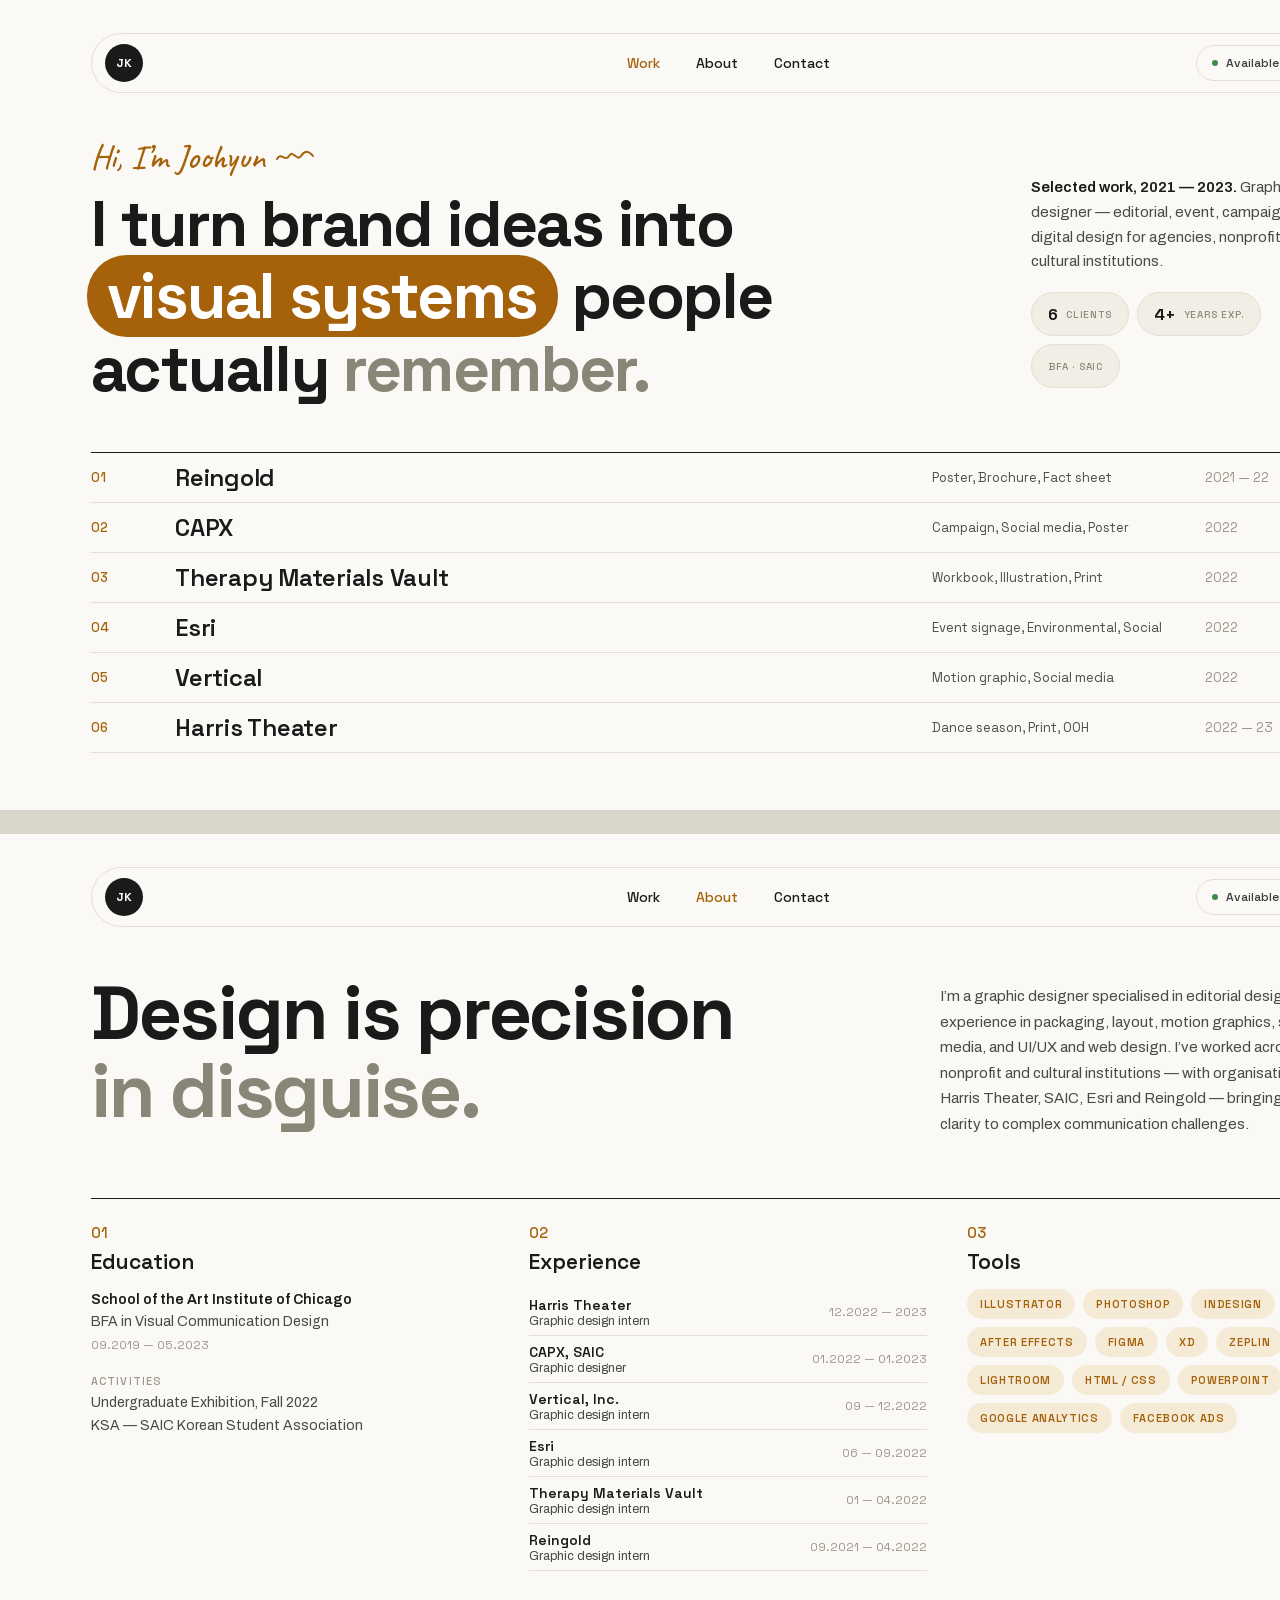
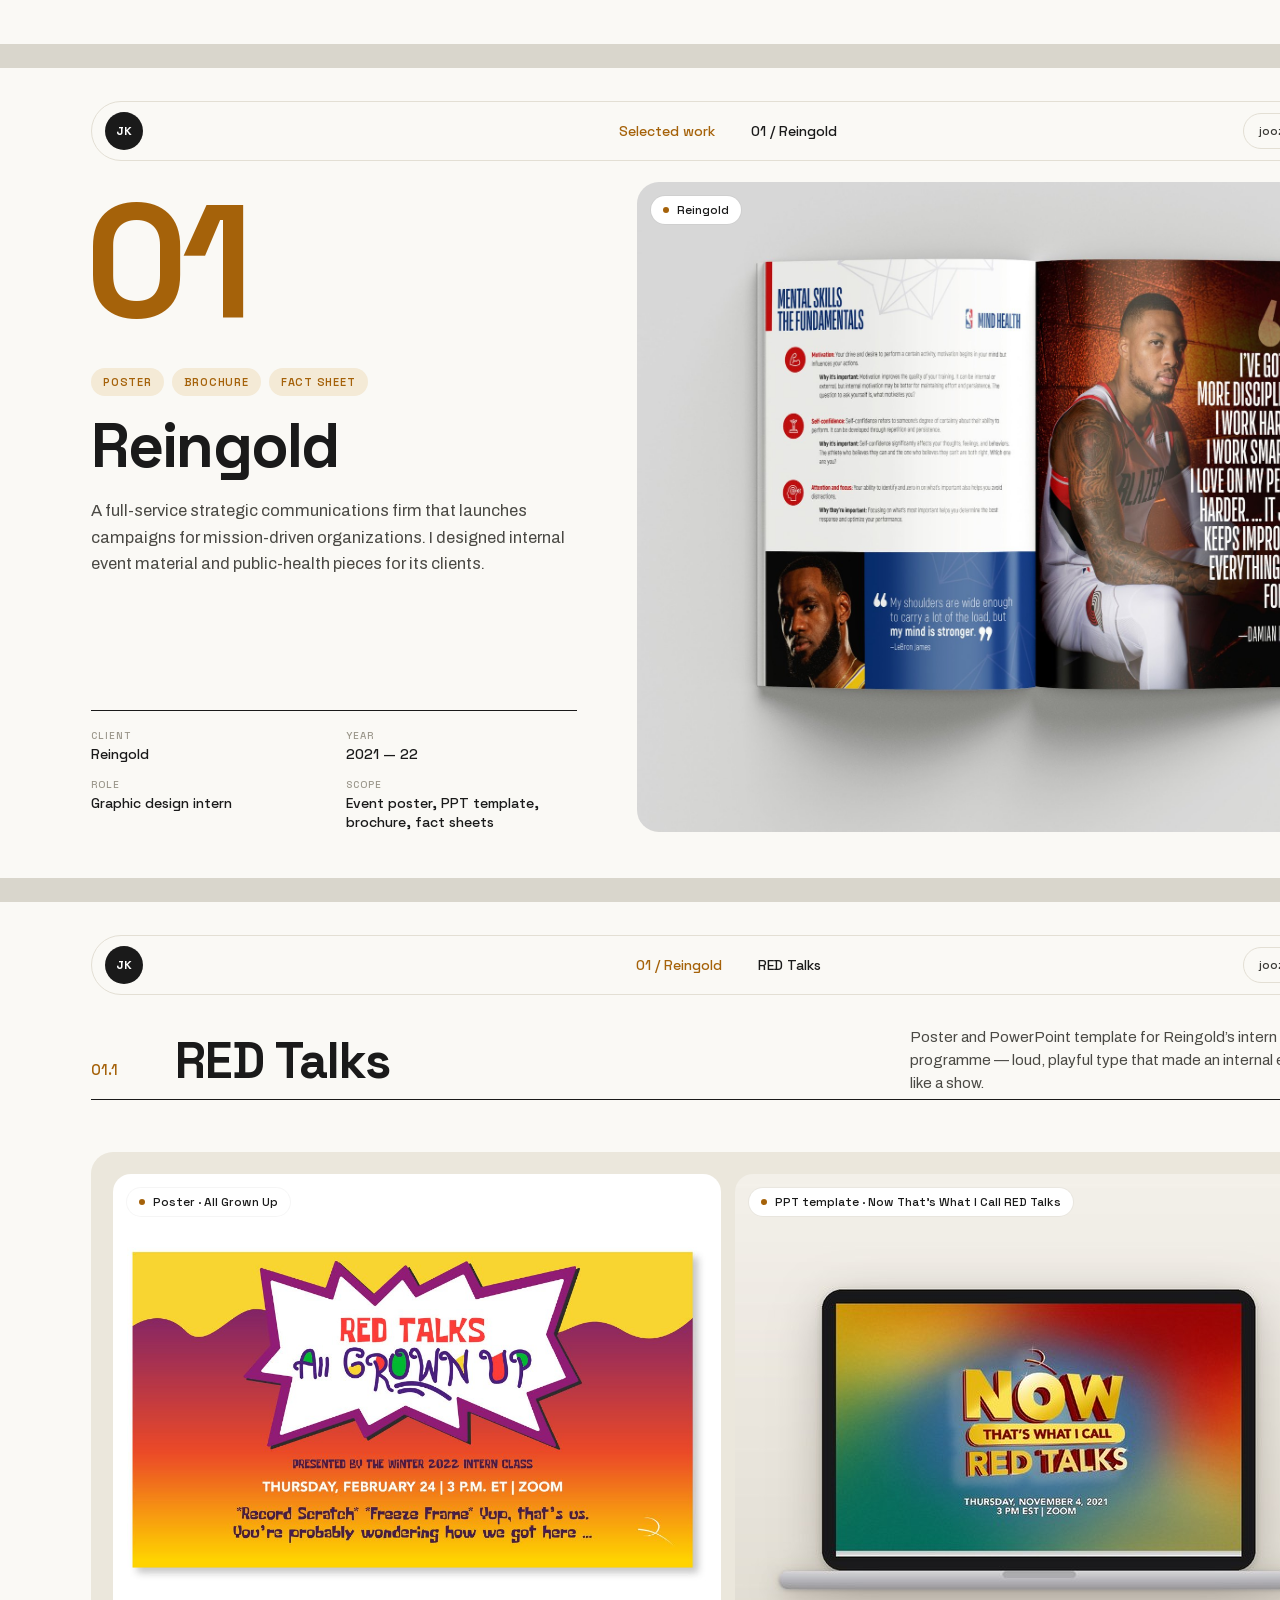
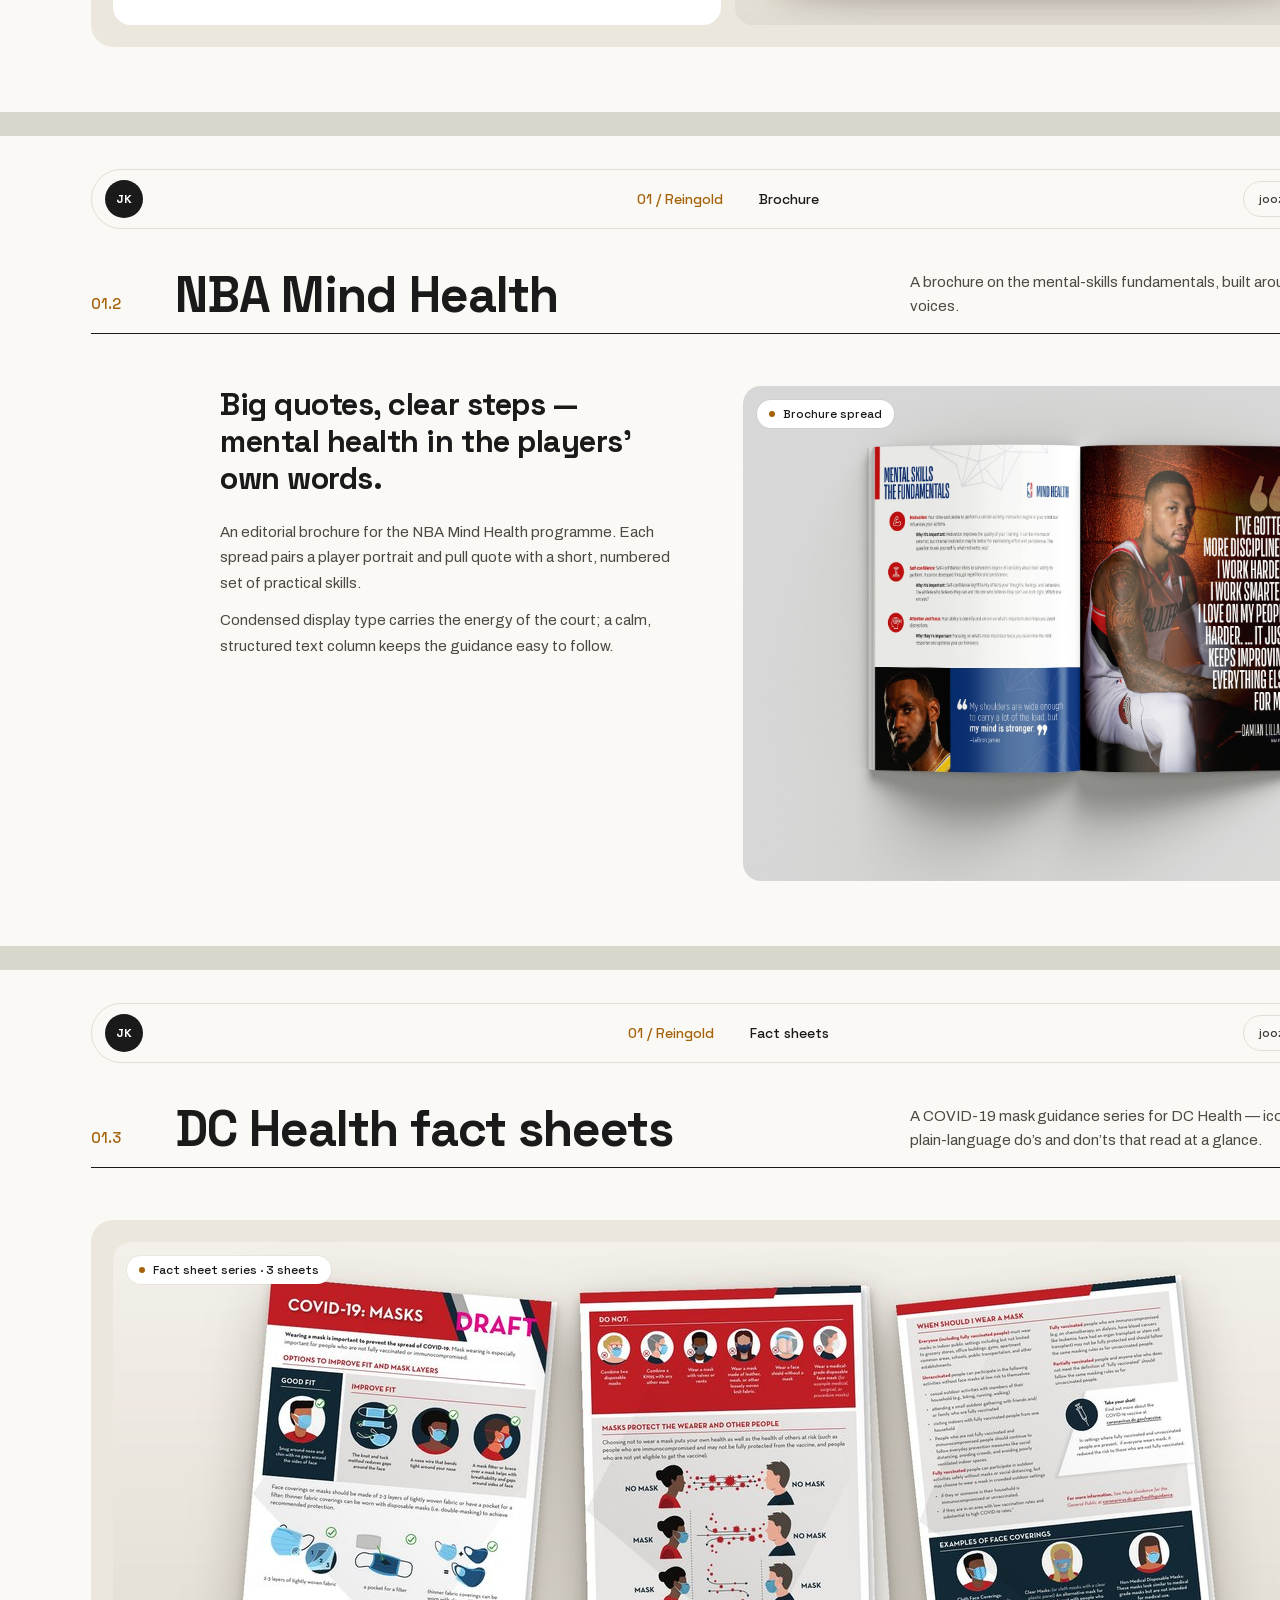
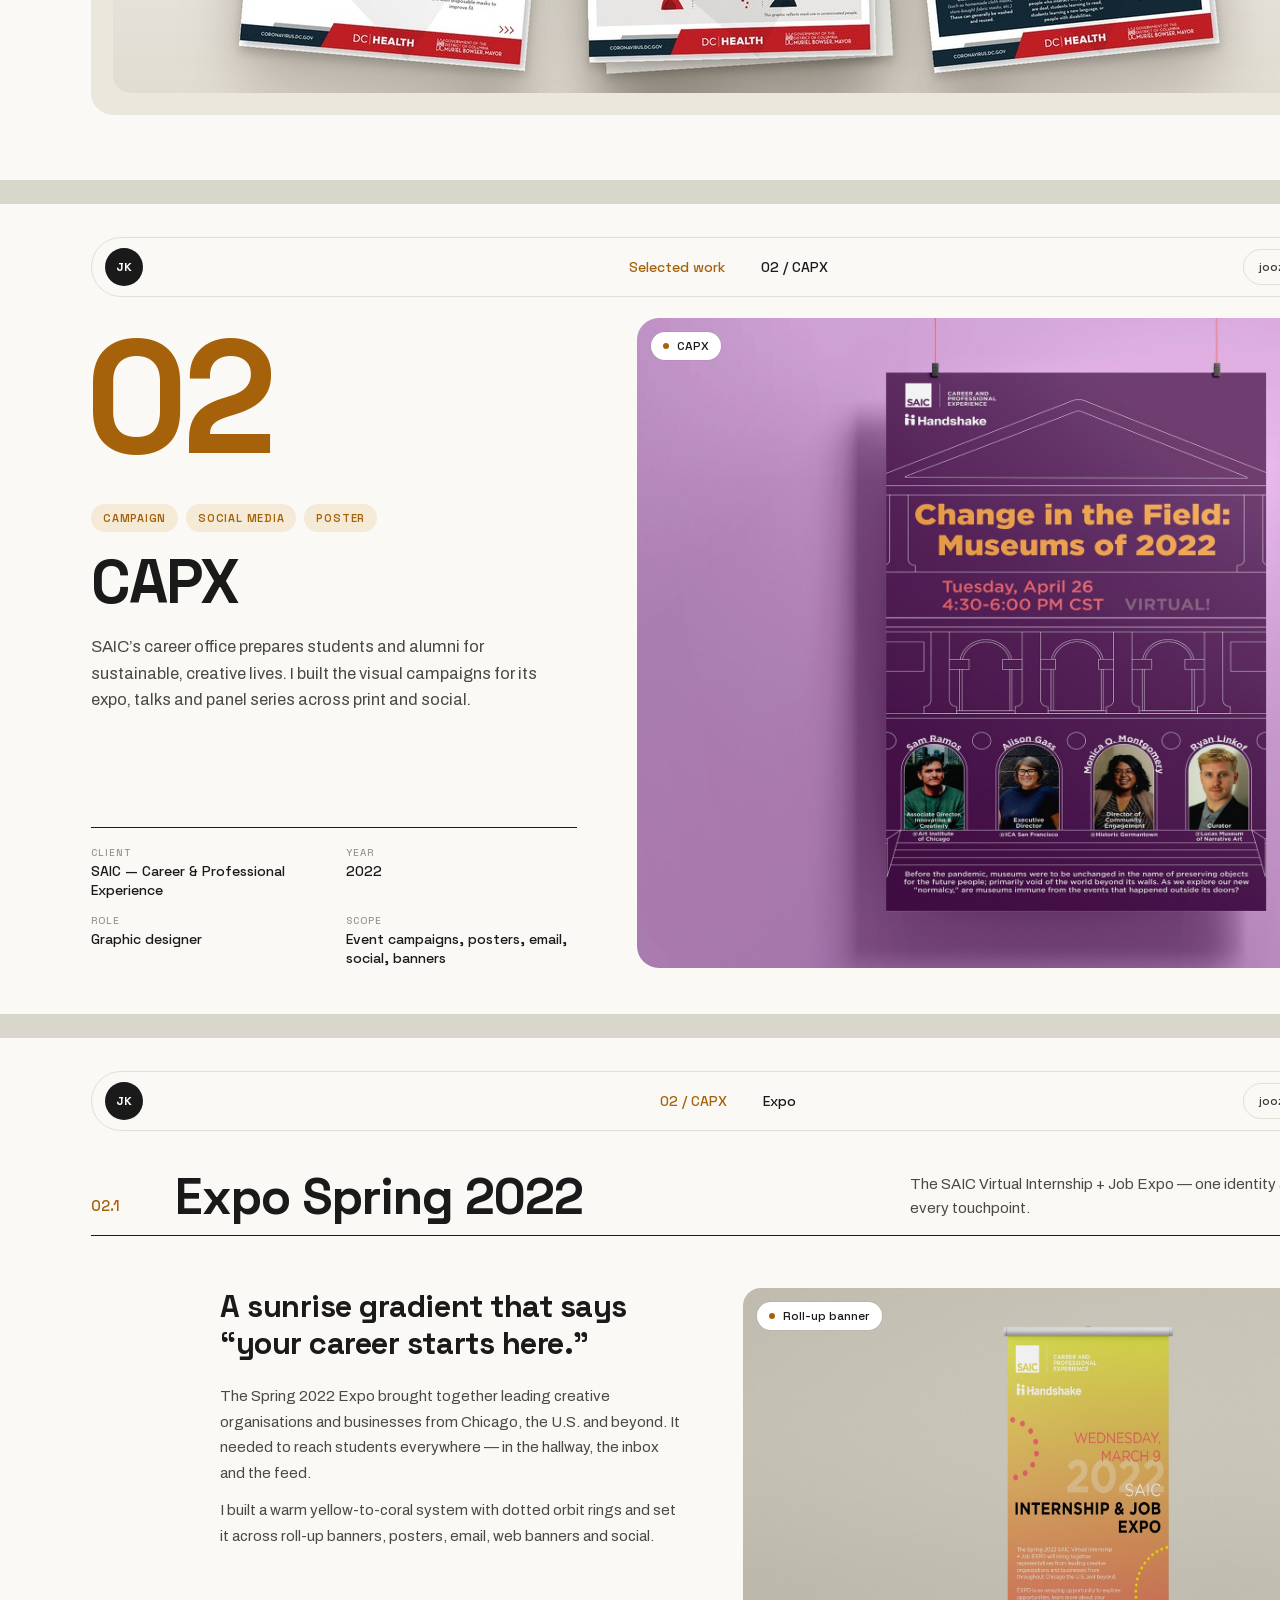
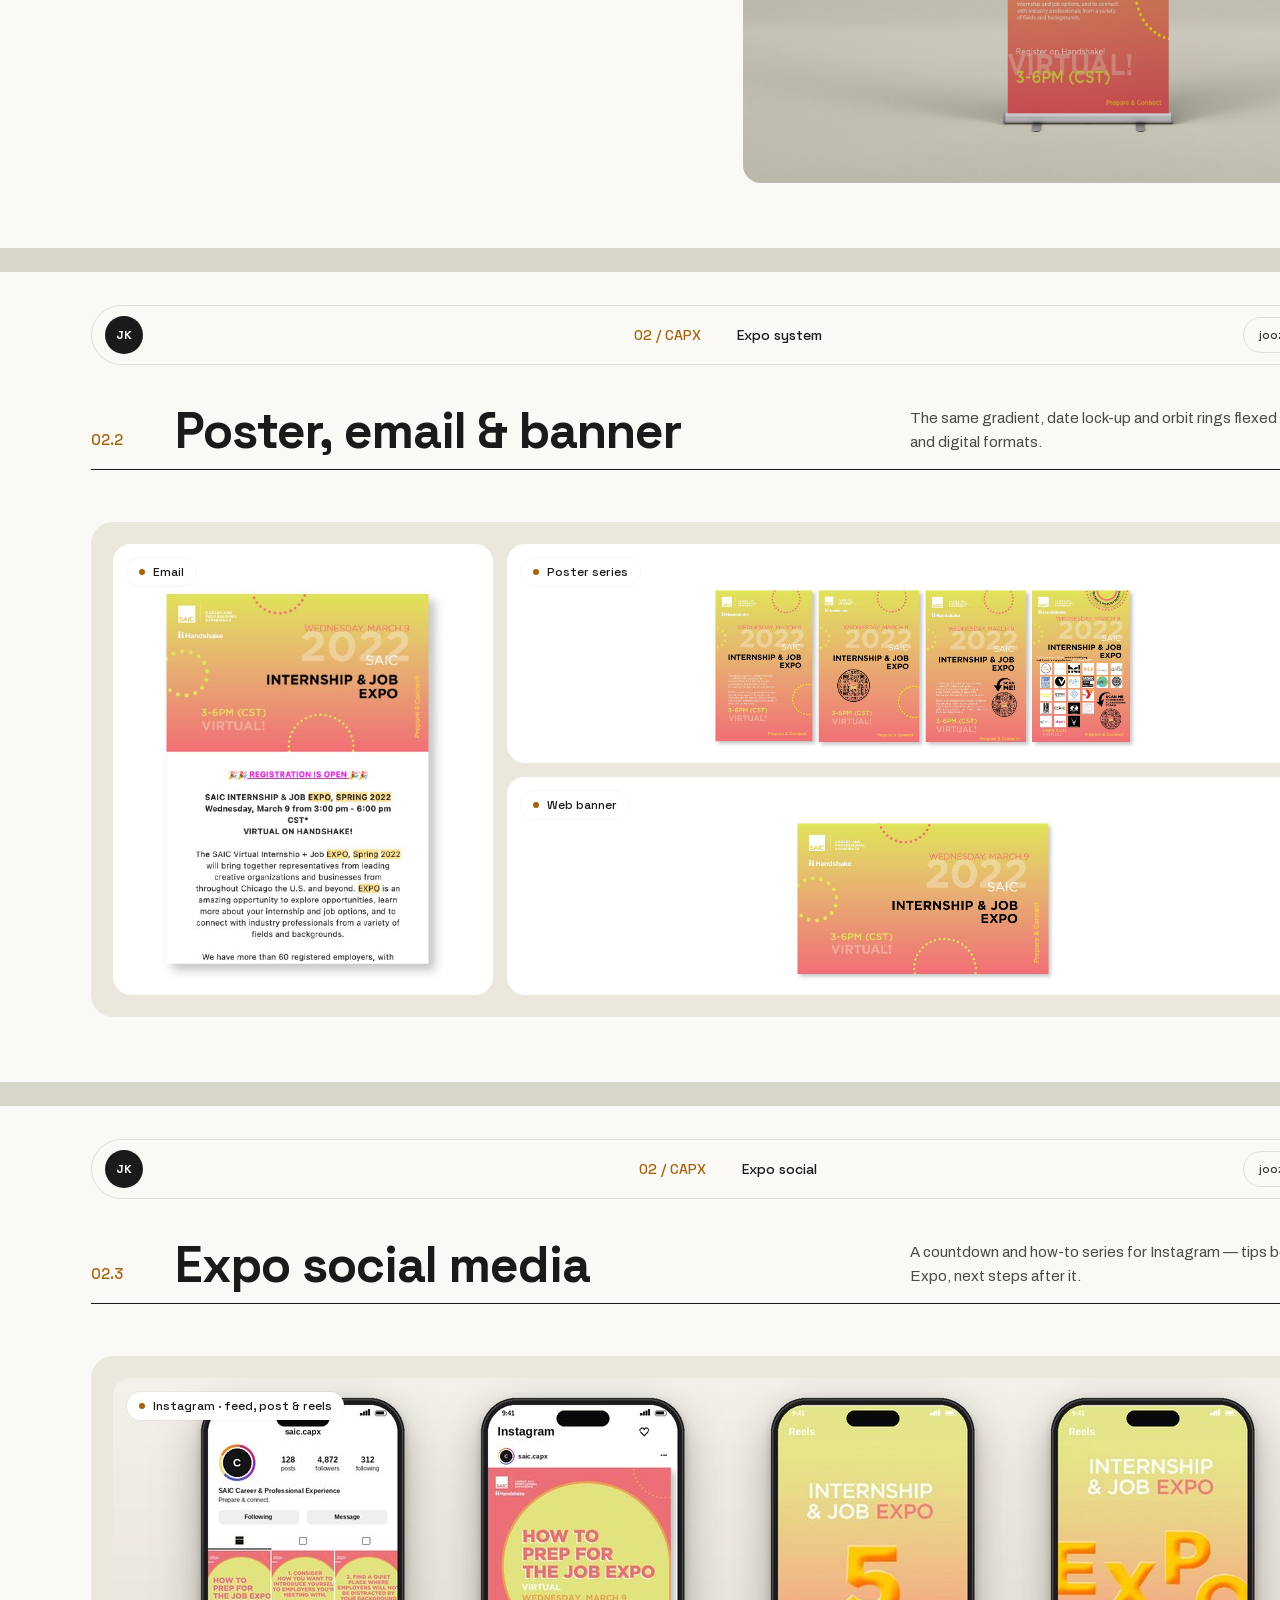
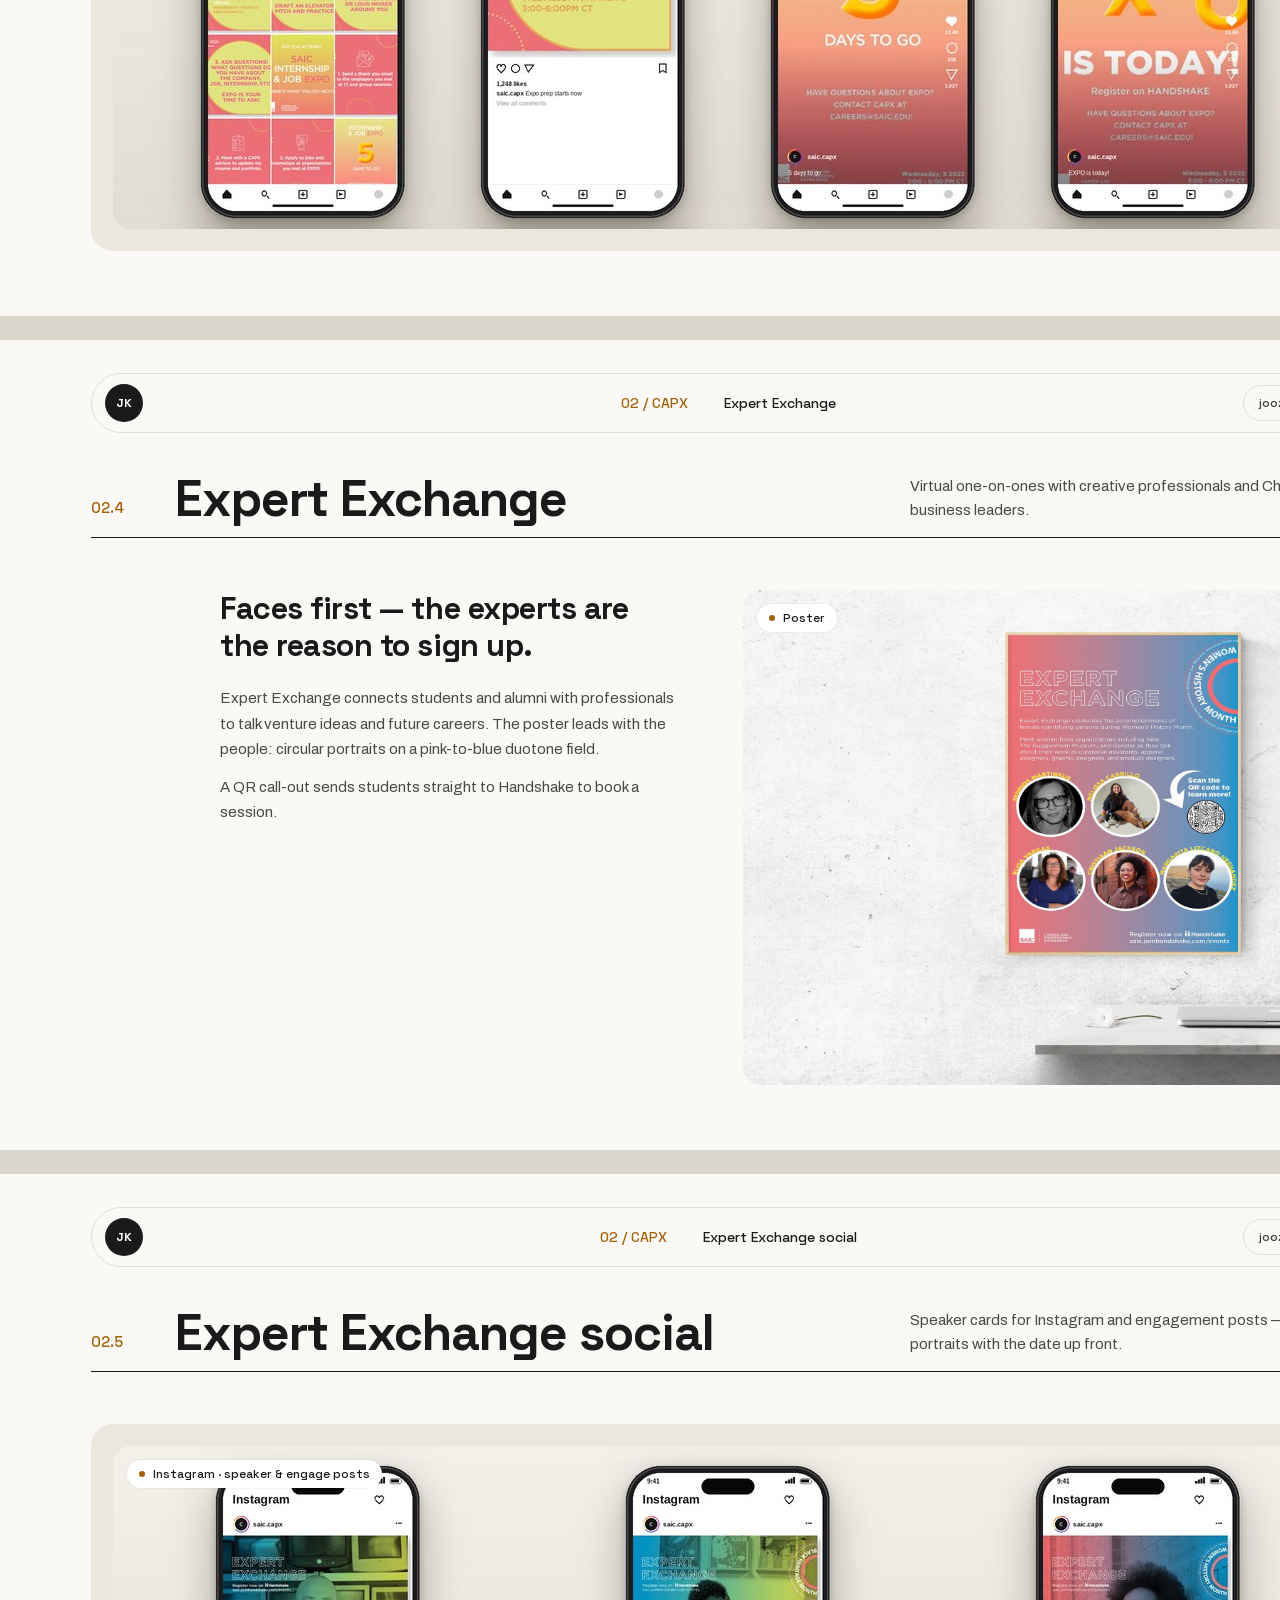
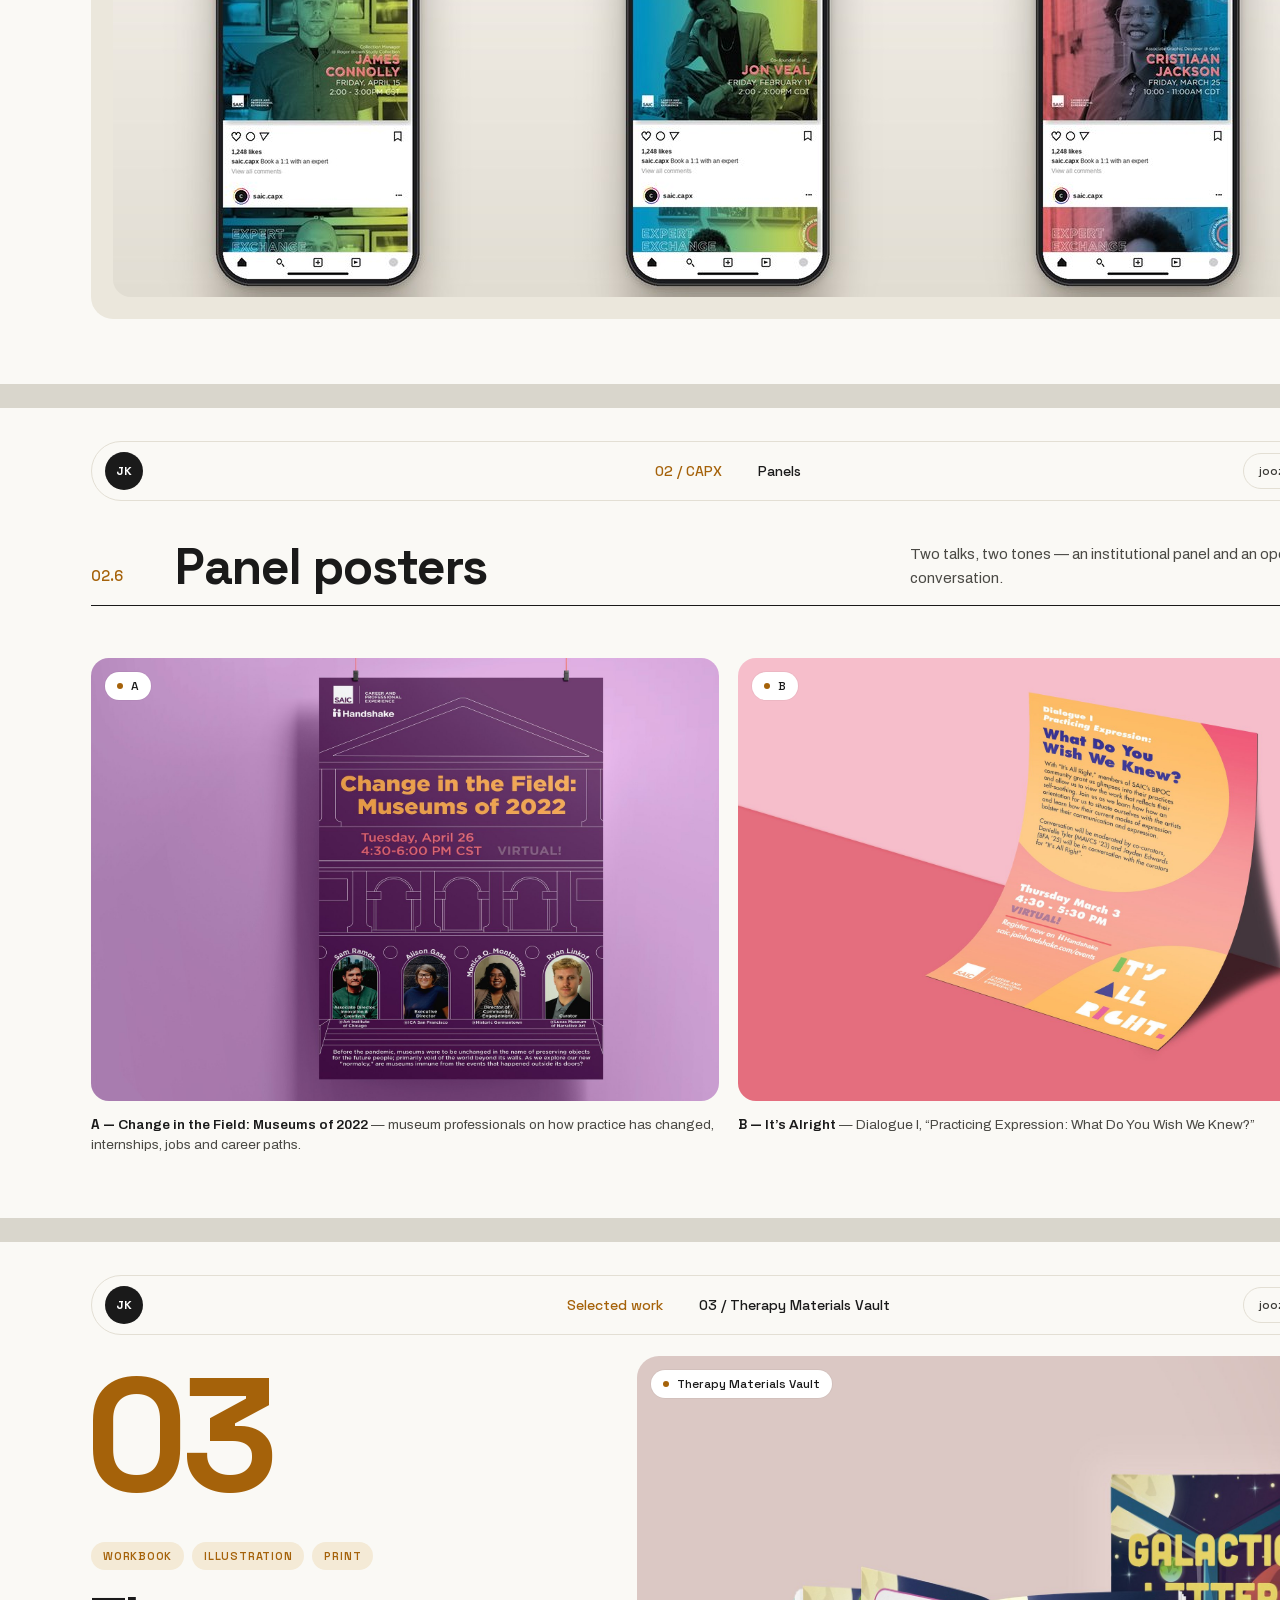
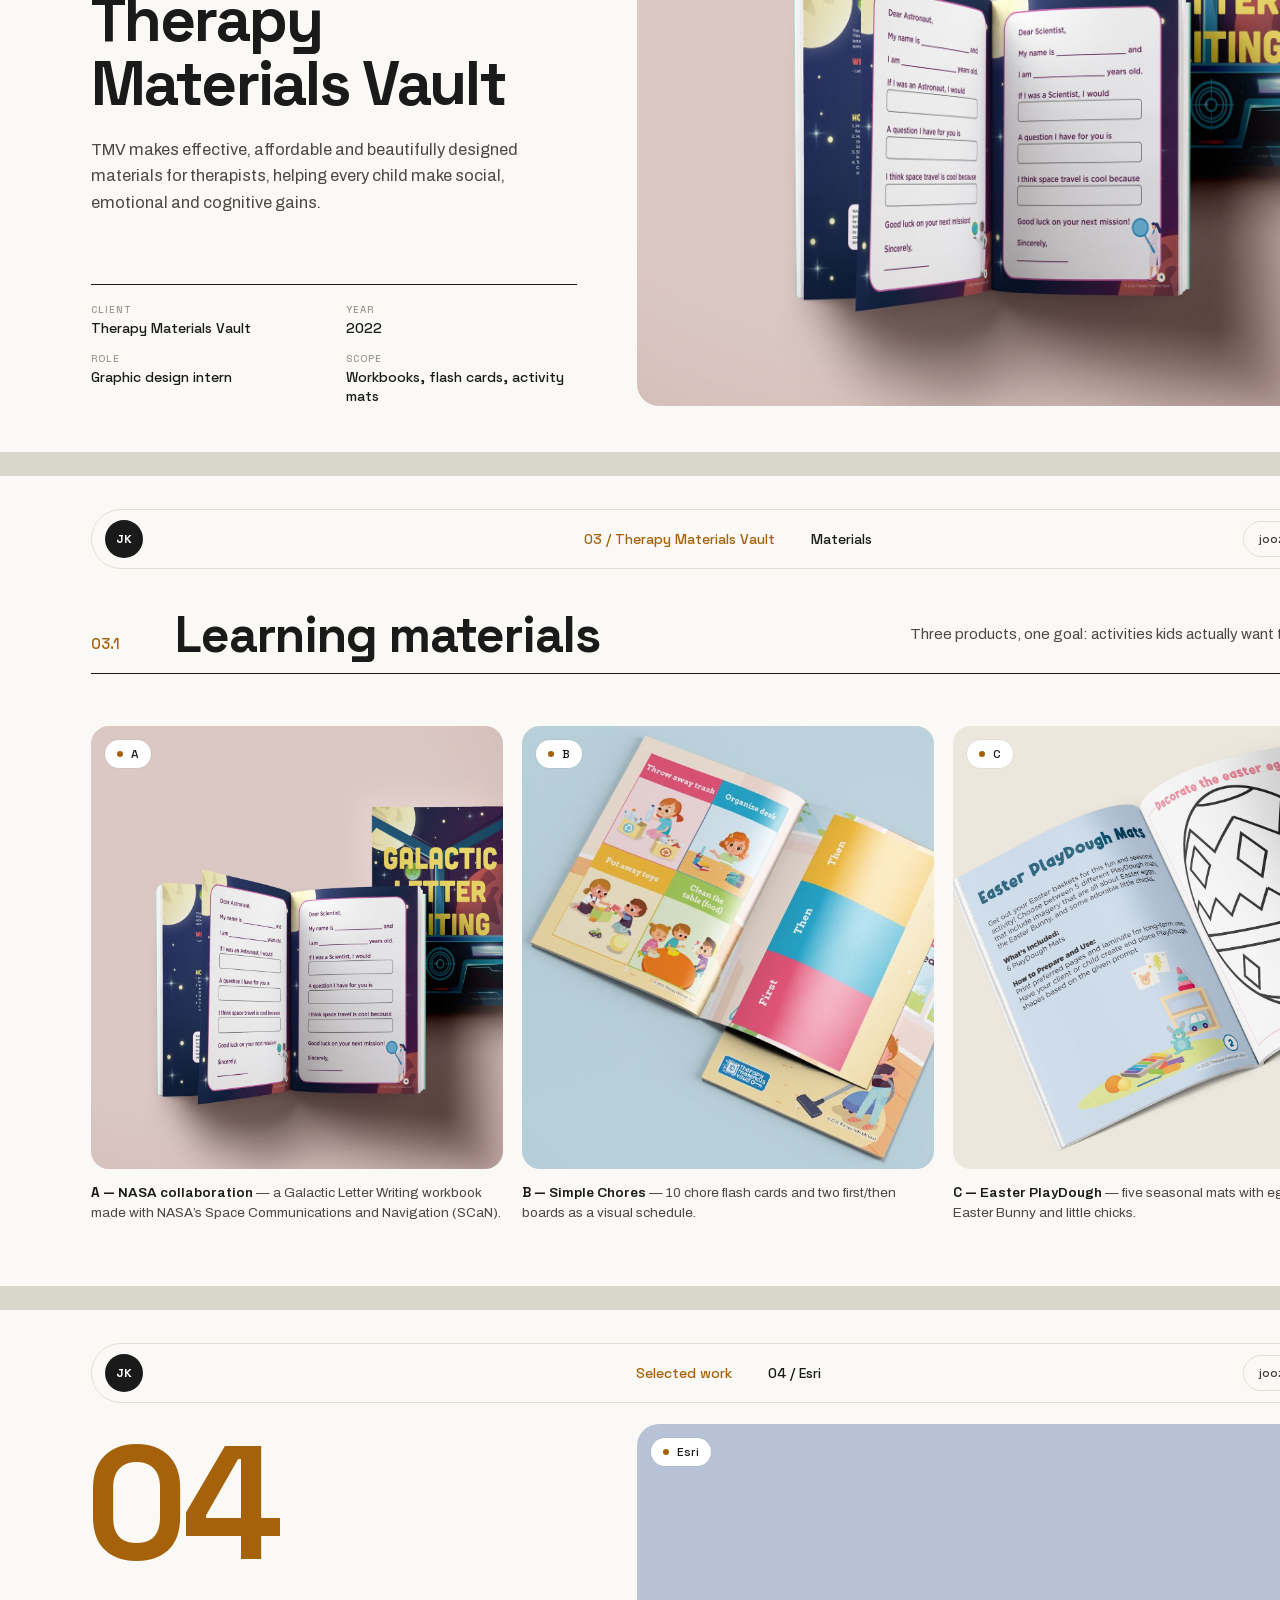
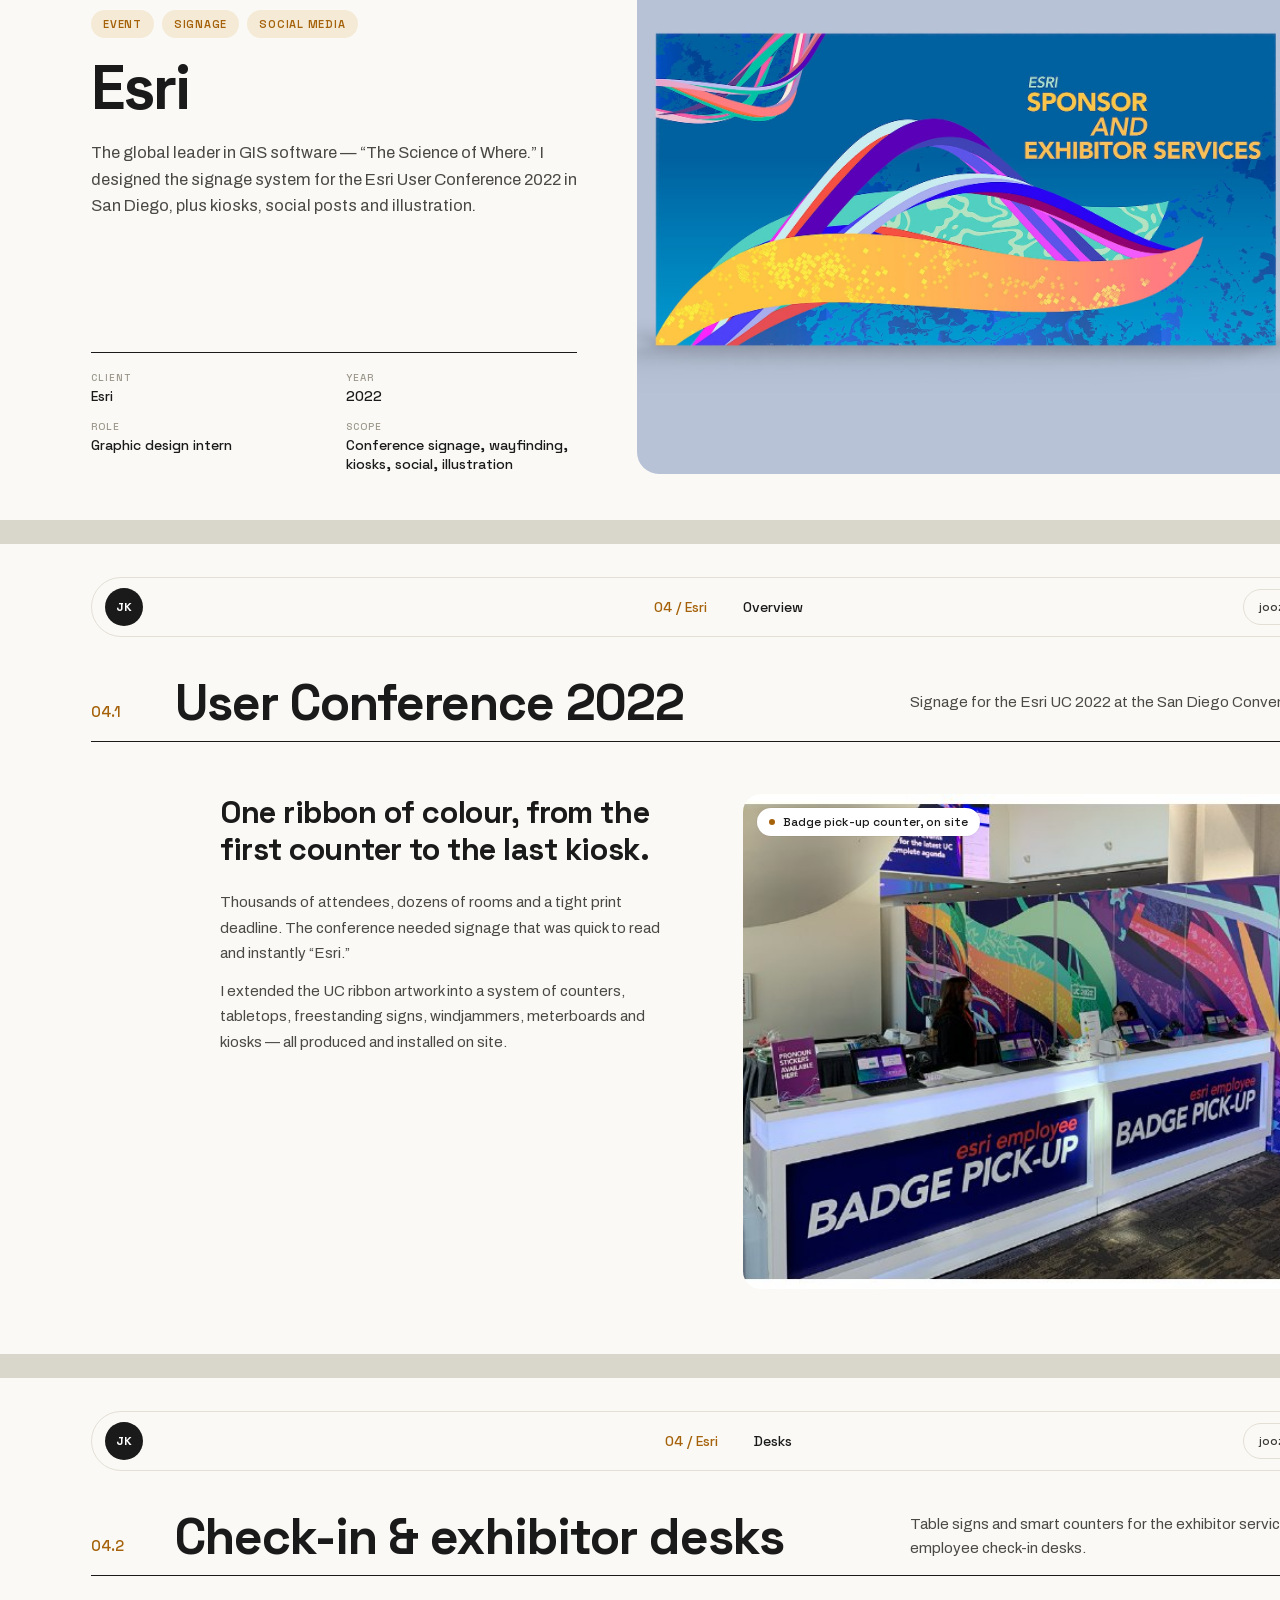
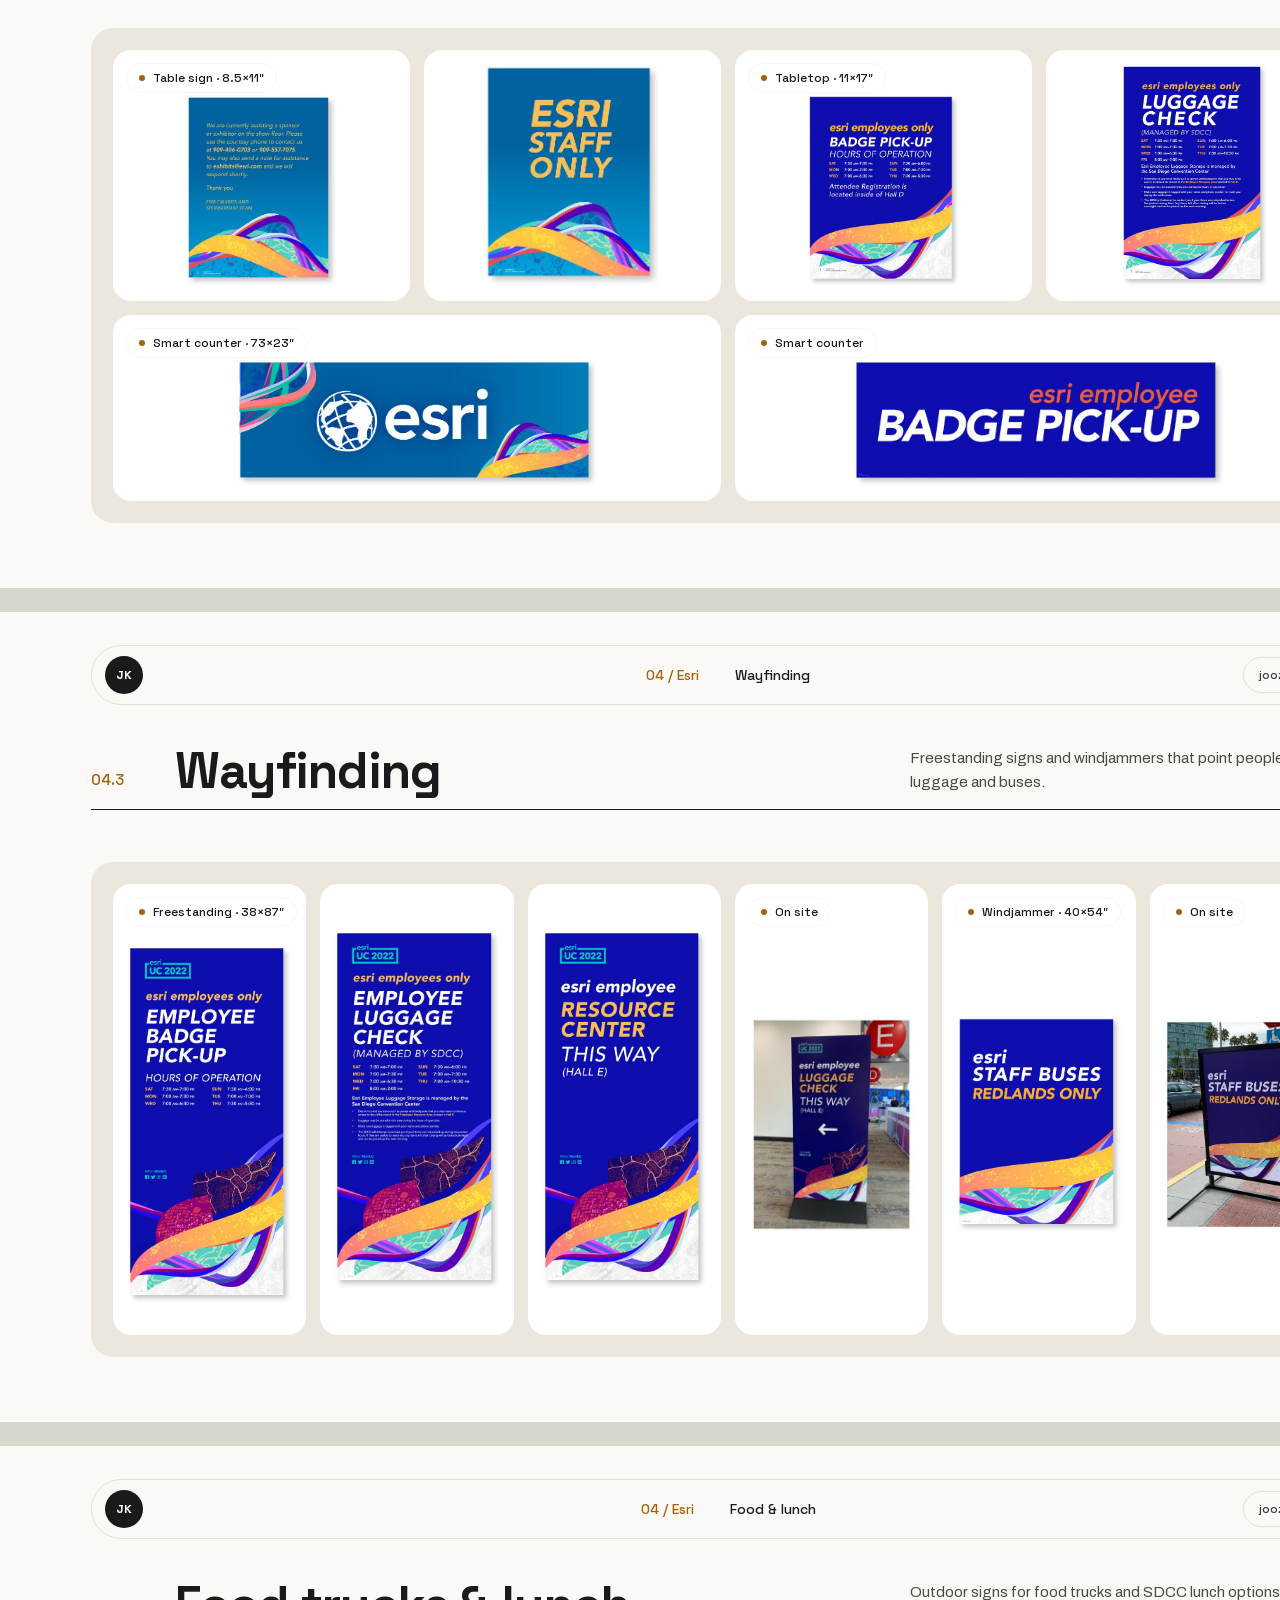
==== commit ed74d0df: "Show social posts as Instagram mockups, plus one or two device and print mockups per project Co-Auth" ====
--- a/print/portfolio-2017-2023/index.html
+++ b/print/portfolio-2017-2023/index.html
@@ -75,12 +75,12 @@
       </div>
       <figure class="key cover"><span class="cap"><i class="dot"></i>Reingold</span><img src="img/reingold-nba-brochure.jpg" alt=""></figure>
     </div><span class="folio">03</span></section><section class="page "><header class="nav"><span class="mark">JK</span><nav><span class="on">01 / Reingold</span><span>RED Talks</span></nav><span class="pill">joozoo.work</span></header><div class="sechead"><span class="num">01.1</span><h2>RED Talks</h2><p>Poster and PowerPoint template for Reingold’s intern talk programme — loud, playful type that made an internal event feel like a show.</p></div>
-    <div class="tray" style='grid-template-columns:1fr 1fr;grid-template-rows:1fr;grid-template-areas:"a b"'><figure class="card contain " style="grid-area:a"><span class="cap"><i class="dot"></i>Poster · All Grown Up</span><img src="img/reingold-red-talks-poster.jpg" alt="Poster · All Grown Up"></figure><figure class="card contain " style="grid-area:b"><span class="cap"><i class="dot"></i>PPT template · Now That’s What I Call RED Talks</span><img src="img/reingold-red-talks-ppt.jpg" alt="PPT template · Now That’s What I Call RED Talks"></figure></div><span class="folio">04</span></section><section class="page "><header class="nav"><span class="mark">JK</span><nav><span class="on">01 / Reingold</span><span>Brochure</span></nav><span class="pill">joozoo.work</span></header><div class="sechead"><span class="num">01.2</span><h2>NBA Mind Health</h2><p>A brochure on the mental-skills fundamentals, built around player voices.</p></div>
+    <div class="tray" style='grid-template-columns:1fr 1fr;grid-template-rows:1fr;grid-template-areas:"a b"'><figure class="card contain " style="grid-area:a"><span class="cap"><i class="dot"></i>Poster · All Grown Up</span><img src="img/reingold-red-talks-poster.jpg" alt="Poster · All Grown Up"></figure><figure class="card cover " style="grid-area:b"><span class="cap"><i class="dot"></i>PPT template · Now That’s What I Call RED Talks</span><img src="img/mock-reingold-red-talks-ppt.jpg" alt="PPT template · Now That’s What I Call RED Talks"></figure></div><span class="folio">04</span></section><section class="page "><header class="nav"><span class="mark">JK</span><nav><span class="on">01 / Reingold</span><span>Brochure</span></nav><span class="pill">joozoo.work</span></header><div class="sechead"><span class="num">01.2</span><h2>NBA Mind Health</h2><p>A brochure on the mental-skills fundamentals, built around player voices.</p></div>
     <div class="overview">
       <div class="ov-text"><h3>Big quotes, clear steps — mental health in the players’ own words.</h3><p>An editorial brochure for the NBA Mind Health programme. Each spread pairs a player portrait and pull quote with a short, numbered set of practical skills.</p><p>Condensed display type carries the energy of the court; a calm, structured text column keeps the guidance easy to follow.</p></div>
       <figure class="card cover ov-img"><span class="cap"><i class="dot"></i>Brochure spread</span><img src="img/reingold-nba-brochure.jpg" alt="Brochure spread"></figure>
     </div><span class="folio">05</span></section><section class="page "><header class="nav"><span class="mark">JK</span><nav><span class="on">01 / Reingold</span><span>Fact sheets</span></nav><span class="pill">joozoo.work</span></header><div class="sechead"><span class="num">01.3</span><h2>DC Health fact sheets</h2><p>A COVID-19 mask guidance series for DC Health — icons and plain-language do’s and don’ts that read at a glance.</p></div>
-    <div class="tray" style='grid-template-columns:1fr 1fr 1fr;grid-template-rows:1fr;grid-template-areas:"a b c"'><figure class="card contain " style="grid-area:a"><span class="cap"><i class="dot"></i>When to wear a mask</span><img src="img/reingold-dc-health-1.jpg" alt="When to wear a mask"></figure><figure class="card contain " style="grid-area:b"><span class="cap"><i class="dot"></i>Improve fit &amp; layers</span><img src="img/reingold-dc-health-2.jpg" alt="Improve fit &amp; layers"></figure><figure class="card contain " style="grid-area:c"><span class="cap"><i class="dot"></i>Do not</span><img src="img/reingold-dc-health-3.jpg" alt="Do not"></figure></div><span class="folio">06</span></section><section class="page "><header class="nav"><span class="mark">JK</span><nav><span class="on">Selected work</span><span>02 / CAPX</span></nav><span class="pill">joozoo.work</span></header>
+    <div class="tray" style='grid-template-columns:1fr;grid-template-rows:1fr;grid-template-areas:"a"'><figure class="card cover " style="grid-area:a"><span class="cap"><i class="dot"></i>Fact sheet series · 3 sheets</span><img src="img/mock-reingold-dc-health.jpg" alt="Fact sheet series · 3 sheets"></figure></div><span class="folio">06</span></section><section class="page "><header class="nav"><span class="mark">JK</span><nav><span class="on">Selected work</span><span>02 / CAPX</span></nav><span class="pill">joozoo.work</span></header>
     <div class="opener">
       <div class="op-text">
         <div class="bignum">02</div>
@@ -96,12 +96,12 @@
       <figure class="card cover ov-img"><span class="cap"><i class="dot"></i>Roll-up banner</span><img src="img/capx-expo-rollup.jpg" alt="Roll-up banner"></figure>
     </div><span class="folio">08</span></section><section class="page "><header class="nav"><span class="mark">JK</span><nav><span class="on">02 / CAPX</span><span>Expo system</span></nav><span class="pill">joozoo.work</span></header><div class="sechead"><span class="num">02.2</span><h2>Poster, email &amp; banner</h2><p>The same gradient, date lock-up and orbit rings flexed across print and digital formats.</p></div>
     <div class="tray" style='grid-template-columns:1fr 2.2fr;grid-template-rows:1fr 1fr;grid-template-areas:"e p" "e b"'><figure class="card contain " style="grid-area:e"><span class="cap"><i class="dot"></i>Email</span><img src="img/capx-expo-email.jpg" alt="Email"></figure><figure class="card contain " style="grid-area:p"><span class="cap"><i class="dot"></i>Poster series</span><img src="img/capx-expo-posters.jpg" alt="Poster series"></figure><figure class="card contain " style="grid-area:b"><span class="cap"><i class="dot"></i>Web banner</span><img src="img/capx-expo-banner.jpg" alt="Web banner"></figure></div><span class="folio">09</span></section><section class="page "><header class="nav"><span class="mark">JK</span><nav><span class="on">02 / CAPX</span><span>Expo social</span></nav><span class="pill">joozoo.work</span></header><div class="sechead"><span class="num">02.3</span><h2>Expo social media</h2><p>A countdown and how-to series for Instagram — tips before the Expo, next steps after it.</p></div>
-    <div class="tray" style='grid-template-columns:1fr 1fr 1fr 1fr 0.78fr;grid-template-rows:1fr 1fr;grid-template-areas:"a b c d r" "e f g h s"'><figure class="card contain  nocap" style="grid-area:a"><img src="img/capx-expo-social-1.jpg" alt="capx-expo-social-1"></figure><figure class="card contain  nocap" style="grid-area:b"><img src="img/capx-expo-social-2.jpg" alt="capx-expo-social-2"></figure><figure class="card contain  nocap" style="grid-area:c"><img src="img/capx-expo-social-3.jpg" alt="capx-expo-social-3"></figure><figure class="card contain  nocap" style="grid-area:d"><img src="img/capx-expo-social-4.jpg" alt="capx-expo-social-4"></figure><figure class="card contain  nocap" style="grid-area:e"><img src="img/capx-expo-social-5.jpg" alt="capx-expo-social-5"></figure><figure class="card contain  nocap" style="grid-area:f"><img src="img/capx-expo-social-6.jpg" alt="capx-expo-social-6"></figure><figure class="card contain  nocap" style="grid-area:g"><img src="img/capx-expo-social-7.jpg" alt="capx-expo-social-7"></figure><figure class="card contain  nocap" style="grid-area:h"><img src="img/capx-expo-social-8.jpg" alt="capx-expo-social-8"></figure><figure class="card contain " style="grid-area:r"><span class="cap"><i class="dot"></i>Reels</span><img src="img/capx-expo-reel-1.jpg" alt="Reels"></figure><figure class="card contain  nocap" style="grid-area:s"><img src="img/capx-expo-reel-2.jpg" alt="capx-expo-reel-2"></figure></div><span class="folio">10</span></section><section class="page "><header class="nav"><span class="mark">JK</span><nav><span class="on">02 / CAPX</span><span>Expert Exchange</span></nav><span class="pill">joozoo.work</span></header><div class="sechead"><span class="num">02.4</span><h2>Expert Exchange</h2><p>Virtual one-on-ones with creative professionals and Chicago business leaders.</p></div>
+    <div class="tray" style='grid-template-columns:1fr;grid-template-rows:1fr;grid-template-areas:"a"'><figure class="card cover " style="grid-area:a"><span class="cap"><i class="dot"></i>Instagram · feed, post &amp; reels</span><img src="img/mock-capx-expo-social.jpg" alt="Instagram · feed, post &amp; reels"></figure></div><span class="folio">10</span></section><section class="page "><header class="nav"><span class="mark">JK</span><nav><span class="on">02 / CAPX</span><span>Expert Exchange</span></nav><span class="pill">joozoo.work</span></header><div class="sechead"><span class="num">02.4</span><h2>Expert Exchange</h2><p>Virtual one-on-ones with creative professionals and Chicago business leaders.</p></div>
     <div class="overview">
       <div class="ov-text"><h3>Faces first — the experts are the reason to sign up.</h3><p>Expert Exchange connects students and alumni with professionals to talk venture ideas and future careers. The poster leads with the people: circular portraits on a pink-to-blue duotone field.</p><p>A QR call-out sends students straight to Handshake to book a session.</p></div>
       <figure class="card cover ov-img"><span class="cap"><i class="dot"></i>Poster</span><img src="img/capx-expert-exchange-poster.jpg" alt="Poster"></figure>
     </div><span class="folio">11</span></section><section class="page "><header class="nav"><span class="mark">JK</span><nav><span class="on">02 / CAPX</span><span>Expert Exchange social</span></nav><span class="pill">joozoo.work</span></header><div class="sechead"><span class="num">02.5</span><h2>Expert Exchange social</h2><p>Speaker cards for Instagram and engagement posts — duotone portraits with the date up front.</p></div>
-    <div class="tray" style='grid-template-columns:1fr 1fr 1fr 1.25fr;grid-template-rows:1.3fr 1fr;grid-template-areas:"a b c x" "d e f x"'><figure class="card contain " style="grid-area:a"><span class="cap"><i class="dot"></i>Instagram</span><img src="img/capx-ee-social-1.jpg" alt="Instagram"></figure><figure class="card contain  nocap" style="grid-area:b"><img src="img/capx-ee-social-2.jpg" alt="capx-ee-social-2"></figure><figure class="card contain  nocap" style="grid-area:c"><img src="img/capx-ee-social-3.jpg" alt="capx-ee-social-3"></figure><figure class="card contain " style="grid-area:d"><span class="cap"><i class="dot"></i>Engage</span><img src="img/capx-ee-social-4.jpg" alt="Engage"></figure><figure class="card contain  nocap" style="grid-area:e"><img src="img/capx-ee-social-5.jpg" alt="capx-ee-social-5"></figure><figure class="card contain  nocap" style="grid-area:f"><img src="img/capx-ee-social-6.jpg" alt="capx-ee-social-6"></figure><figure class="card contain " style="grid-area:x"><span class="cap"><i class="dot"></i>Banner</span><img src="img/capx-ee-banner.jpg" alt="Banner"></figure></div><span class="folio">12</span></section><section class="page "><header class="nav"><span class="mark">JK</span><nav><span class="on">02 / CAPX</span><span>Panels</span></nav><span class="pill">joozoo.work</span></header><div class="sechead"><span class="num">02.6</span><h2>Panel posters</h2><p>Two talks, two tones — an institutional panel and an open conversation.</p></div>
+    <div class="tray" style='grid-template-columns:1fr;grid-template-rows:1fr;grid-template-areas:"a"'><figure class="card cover " style="grid-area:a"><span class="cap"><i class="dot"></i>Instagram · speaker &amp; engage posts</span><img src="img/mock-capx-ee-social.jpg" alt="Instagram · speaker &amp; engage posts"></figure></div><span class="folio">12</span></section><section class="page "><header class="nav"><span class="mark">JK</span><nav><span class="on">02 / CAPX</span><span>Panels</span></nav><span class="pill">joozoo.work</span></header><div class="sechead"><span class="num">02.6</span><h2>Panel posters</h2><p>Two talks, two tones — an institutional panel and an open conversation.</p></div>
     <div class="steps" style="grid-template-columns:repeat(2,1fr)">
       <div class="step">
         <figure class="card cover "><span class="cap"><i class="dot"></i>A</span><img src="img/capx-change-in-the-field.jpg" alt="A"></figure>
@@ -152,8 +152,8 @@
     <div class="tray" style='grid-template-columns:1fr 1fr 1fr 1fr 1fr 1fr;grid-template-rows:1fr;grid-template-areas:"a b c d e f"'><figure class="card contain " style="grid-area:a"><span class="cap"><i class="dot"></i>Freestanding · 38×87″</span><img src="img/esri-freestanding-1.jpg" alt="Freestanding · 38×87″"></figure><figure class="card contain  nocap" style="grid-area:b"><img src="img/esri-freestanding-2.jpg" alt="esri-freestanding-2"></figure><figure class="card contain  nocap" style="grid-area:c"><img src="img/esri-freestanding-3.jpg" alt="esri-freestanding-3"></figure><figure class="card contain " style="grid-area:d"><span class="cap"><i class="dot"></i>On site</span><img src="img/esri-freestanding-photo.jpg" alt="On site"></figure><figure class="card contain " style="grid-area:e"><span class="cap"><i class="dot"></i>Windjammer · 40×54″</span><img src="img/esri-windjammer-buses.jpg" alt="Windjammer · 40×54″"></figure><figure class="card contain " style="grid-area:f"><span class="cap"><i class="dot"></i>On site</span><img src="img/esri-windjammer-photo.jpg" alt="On site"></figure></div><span class="folio">19</span></section><section class="page "><header class="nav"><span class="mark">JK</span><nav><span class="on">04 / Esri</span><span>Food &amp; lunch</span></nav><span class="pill">joozoo.work</span></header><div class="sechead"><span class="num">04.4</span><h2>Food trucks &amp; lunch</h2><p>Outdoor signs for food trucks and SDCC lunch options — big type for passers-by.</p></div>
     <div class="tray" style='grid-template-columns:1fr 1fr 1fr 1fr 1fr;grid-template-rows:1fr;grid-template-areas:"a b c d e"'><figure class="card contain " style="grid-area:a"><span class="cap"><i class="dot"></i>Windjammer</span><img src="img/esri-foodtrucks.jpg" alt="Windjammer"></figure><figure class="card contain " style="grid-area:b"><span class="cap"><i class="dot"></i>On site</span><img src="img/esri-foodtrucks-photo.jpg" alt="On site"></figure><figure class="card contain " style="grid-area:c"><span class="cap"><i class="dot"></i>Meterboard</span><img src="img/esri-lunch-graphic.jpg" alt="Meterboard"></figure><figure class="card contain " style="grid-area:d"><span class="cap"><i class="dot"></i>On site</span><img src="img/esri-lunch-photo.jpg" alt="On site"></figure><figure class="card contain  nocap" style="grid-area:e"><img src="img/esri-lunch-photo-2.jpg" alt="esri-lunch-photo-2"></figure></div><span class="folio">20</span></section><section class="page "><header class="nav"><span class="mark">JK</span><nav><span class="on">04 / Esri</span><span>Executive meeting</span></nav><span class="pill">joozoo.work</span></header><div class="sechead"><span class="num">04.5</span><h2>Executive distributor meeting</h2><p>A warmer, sunlit palette for the private executive reception and dinner.</p></div>
     <div class="tray" style='grid-template-columns:1fr 1fr 1fr 1fr 1fr;grid-template-rows:1fr;grid-template-areas:"a b c d e"'><figure class="card contain " style="grid-area:a"><span class="cap"><i class="dot"></i>Meterboard · 36×72″</span><img src="img/esri-exec-meter-1.jpg" alt="Meterboard · 36×72″"></figure><figure class="card contain  nocap" style="grid-area:b"><img src="img/esri-exec-meter-2.jpg" alt="esri-exec-meter-2"></figure><figure class="card contain  nocap" style="grid-area:c"><img src="img/esri-exec-meter-3.jpg" alt="esri-exec-meter-3"></figure><figure class="card contain " style="grid-area:d"><span class="cap"><i class="dot"></i>Banner stand · 24×36″</span><img src="img/esri-cafe-1.jpg" alt="Banner stand · 24×36″"></figure><figure class="card contain  nocap" style="grid-area:e"><img src="img/esri-cafe-2.jpg" alt="esri-cafe-2"></figure></div><span class="folio">21</span></section><section class="page "><header class="nav"><span class="mark">JK</span><nav><span class="on">04 / Esri</span><span>Precon &amp; gallery</span></nav><span class="pill">joozoo.work</span></header><div class="sechead"><span class="num">04.6</span><h2>Precon rooms &amp; map gallery</h2><p>Room boards for pre-conference sessions and heavyweight prints for the Map Gallery winners.</p></div>
-    <div class="tray" style='grid-template-columns:1fr 1fr 1fr 1.25fr 1.25fr;grid-template-rows:1fr 1fr;grid-template-areas:"a b c g h" "d e f g h"'><figure class="card contain " style="grid-area:a"><span class="cap"><i class="dot"></i>Covered board · 26×36″</span><img src="img/esri-precon-1.jpg" alt="Covered board · 26×36″"></figure><figure class="card contain  nocap" style="grid-area:b"><img src="img/esri-precon-2.jpg" alt="esri-precon-2"></figure><figure class="card contain  nocap" style="grid-area:c"><img src="img/esri-precon-3.jpg" alt="esri-precon-3"></figure><figure class="card contain  nocap" style="grid-area:d"><img src="img/esri-precon-4.jpg" alt="esri-precon-4"></figure><figure class="card contain  nocap" style="grid-area:e"><img src="img/esri-precon-5.jpg" alt="esri-precon-5"></figure><figure class="card contain  nocap" style="grid-area:f"><img src="img/esri-precon-6.jpg" alt="esri-precon-6"></figure><figure class="card contain " style="grid-area:g"><span class="cap"><i class="dot"></i>Map Gallery · 41×80″</span><img src="img/esri-map-gallery-1.jpg" alt="Map Gallery · 41×80″"></figure><figure class="card contain  nocap" style="grid-area:h"><img src="img/esri-map-gallery-2.jpg" alt="esri-map-gallery-2"></figure></div><span class="folio">22</span></section><section class="page "><header class="nav"><span class="mark">JK</span><nav><span class="on">04 / Esri</span><span>Social</span></nav><span class="pill">joozoo.work</span></header><div class="sechead"><span class="num">04.7</span><h2>Explore the Expo</h2><p>Social posts for UC 2022, sized for Instagram, LinkedIn and Facebook.</p></div>
-    <div class="tray" style='grid-template-columns:1fr 1fr 1fr;grid-template-rows:1.45fr 1fr;grid-template-areas:"a b c" "d e f"'><figure class="card contain " style="grid-area:a"><span class="cap"><i class="dot"></i>Instagram · 1200×1200</span><img src="img/esri-social-1.jpg" alt="Instagram · 1200×1200"></figure><figure class="card contain  nocap" style="grid-area:b"><img src="img/esri-social-2.jpg" alt="esri-social-2"></figure><figure class="card contain  nocap" style="grid-area:c"><img src="img/esri-social-3.jpg" alt="esri-social-3"></figure><figure class="card contain " style="grid-area:d"><span class="cap"><i class="dot"></i>LinkedIn &amp; Facebook · 1200×628</span><img src="img/esri-social-4.jpg" alt="LinkedIn &amp; Facebook · 1200×628"></figure><figure class="card contain  nocap" style="grid-area:e"><img src="img/esri-social-5.jpg" alt="esri-social-5"></figure><figure class="card contain  nocap" style="grid-area:f"><img src="img/esri-social-6.jpg" alt="esri-social-6"></figure></div><span class="folio">23</span></section><section class="page "><header class="nav"><span class="mark">JK</span><nav><span class="on">04 / Esri</span><span>Kiosks</span></nav><span class="pill">joozoo.work</span></header><div class="sechead"><span class="num">04.8</span><h2>Partner kiosks</h2><p>Flex PVC inserts (39×95″) for partner kiosks in the expo hall.</p></div>
+    <div class="tray" style='grid-template-columns:1fr 1fr 1fr 1.25fr 1.25fr;grid-template-rows:1fr 1fr;grid-template-areas:"a b c g h" "d e f g h"'><figure class="card contain " style="grid-area:a"><span class="cap"><i class="dot"></i>Covered board · 26×36″</span><img src="img/esri-precon-1.jpg" alt="Covered board · 26×36″"></figure><figure class="card contain  nocap" style="grid-area:b"><img src="img/esri-precon-2.jpg" alt="esri-precon-2"></figure><figure class="card contain  nocap" style="grid-area:c"><img src="img/esri-precon-3.jpg" alt="esri-precon-3"></figure><figure class="card contain  nocap" style="grid-area:d"><img src="img/esri-precon-4.jpg" alt="esri-precon-4"></figure><figure class="card contain  nocap" style="grid-area:e"><img src="img/esri-precon-5.jpg" alt="esri-precon-5"></figure><figure class="card contain  nocap" style="grid-area:f"><img src="img/esri-precon-6.jpg" alt="esri-precon-6"></figure><figure class="card contain " style="grid-area:g"><span class="cap"><i class="dot"></i>Map Gallery · 41×80″</span><img src="img/esri-map-gallery-1.jpg" alt="Map Gallery · 41×80″"></figure><figure class="card contain  nocap" style="grid-area:h"><img src="img/esri-map-gallery-2.jpg" alt="esri-map-gallery-2"></figure></div><span class="folio">22</span></section><section class="page "><header class="nav"><span class="mark">JK</span><nav><span class="on">04 / Esri</span><span>Social</span></nav><span class="pill">joozoo.work</span></header><div class="sechead"><span class="num">04.7</span><h2>Explore the Expo</h2><p>Instagram posts for UC 2022 — square speaker cards and landscape feed posts.</p></div>
+    <div class="tray" style='grid-template-columns:1fr;grid-template-rows:1fr;grid-template-areas:"a"'><figure class="card cover " style="grid-area:a"><span class="cap"><i class="dot"></i>Instagram · 1200×1200 &amp; 1200×628</span><img src="img/mock-esri-social.jpg" alt="Instagram · 1200×1200 &amp; 1200×628"></figure></div><span class="folio">23</span></section><section class="page "><header class="nav"><span class="mark">JK</span><nav><span class="on">04 / Esri</span><span>Kiosks</span></nav><span class="pill">joozoo.work</span></header><div class="sechead"><span class="num">04.8</span><h2>Partner kiosks</h2><p>Flex PVC inserts (39×95″) for partner kiosks in the expo hall.</p></div>
     <div class="steps" style="grid-template-columns:repeat(3,1fr)">
       <div class="step">
         <figure class="card contain "><span class="cap"><i class="dot"></i>A</span><img src="img/esri-kiosk-usda.jpg" alt="A"></figure>
@@ -169,7 +169,7 @@
       </div></div><span class="folio">24</span></section><section class="page "><header class="nav"><span class="mark">JK</span><nav><span class="on">04 / Esri</span><span>Asia Pacific</span></nav><span class="pill">joozoo.work</span></header><div class="sechead"><span class="num">04.9</span><h2>Asia Pacific</h2><p>An illustrated desktop background for Esri’s Asia Pacific team.</p></div>
     <div class="overview">
       <div class="ov-text"><h3>A whole region in one flowing landscape.</h3><p>Landmarks from across the region — the Sydney Opera House, a torii gate, the Taj Mahal, a junk boat — are tied together by rivers and ribbons of colour.</p><p>Hand-lettered script and Esri’s palette keep it on brand on every screen.</p></div>
-      <figure class="card contain ov-img"><span class="cap"><i class="dot"></i>Desktop background</span><img src="img/esri-asia-pacific.jpg" alt="Desktop background"></figure>
+      <figure class="card cover ov-img"><span class="cap"><i class="dot"></i>Desktop background</span><img src="img/mock-esri-asia-pacific.jpg" alt="Desktop background"></figure>
     </div><span class="folio">25</span></section><section class="page "><header class="nav"><span class="mark">JK</span><nav><span class="on">04 / Esri</span><span>Airport</span></nav><span class="pill">joozoo.work</span></header><div class="sechead"><span class="num">04.10</span><h2>Airport operations</h2><p>Safety and technologies — trade-show pieces for Esri’s airport operations team.</p></div>
     <div class="steps" style="grid-template-columns:repeat(2,1fr)">
       <div class="step">
@@ -194,7 +194,7 @@
       <div class="ov-text"><h3>Twenty years of Christmas in Chicago.</h3><p>Vertical celebrated its 20th holiday season in Chicago. I animated the city skyline in snowfall, with the Vertical rocket flying through to “Happy Holidays.”</p><p>Built as a motion graphic for email and social.</p></div>
       <figure class="card contain ov-img"><span class="cap"><i class="dot"></i>Motion graphic</span><img src="img/vertical-holiday-card.jpg" alt="Motion graphic"></figure>
     </div><span class="folio">28</span></section><section class="page "><header class="nav"><span class="mark">JK</span><nav><span class="on">05 / Vertical</span><span>Social</span></nav><span class="pill">joozoo.work</span></header><div class="sechead"><span class="num">05.2</span><h2>Social media</h2><p>Service cards for Instagram and a short animation — one icon style, four colours.</p></div>
-    <div class="tray" style='grid-template-columns:1fr 1fr 1fr 1fr 1fr;grid-template-rows:1fr;grid-template-areas:"a b c d e"'><figure class="card contain " style="grid-area:a"><span class="cap"><i class="dot"></i>Instagram</span><img src="img/vertical-instagram-1.jpg" alt="Instagram"></figure><figure class="card contain  nocap" style="grid-area:b"><img src="img/vertical-instagram-2.jpg" alt="vertical-instagram-2"></figure><figure class="card contain  nocap" style="grid-area:c"><img src="img/vertical-instagram-3.jpg" alt="vertical-instagram-3"></figure><figure class="card contain  nocap" style="grid-area:d"><img src="img/vertical-instagram-4.jpg" alt="vertical-instagram-4"></figure><figure class="card contain " style="grid-area:e"><span class="cap"><i class="dot"></i>Animation</span><img src="img/vertical-animation.jpg" alt="Animation"></figure></div><span class="folio">29</span></section><section class="page "><header class="nav"><span class="mark">JK</span><nav><span class="on">Selected work</span><span>06 / Harris Theater</span></nav><span class="pill">joozoo.work</span></header>
+    <div class="tray" style='grid-template-columns:1fr;grid-template-rows:1fr;grid-template-areas:"a"'><figure class="card cover " style="grid-area:a"><span class="cap"><i class="dot"></i>Instagram · posts &amp; animated reel</span><img src="img/mock-vertical-social.jpg" alt="Instagram · posts &amp; animated reel"></figure></div><span class="folio">29</span></section><section class="page "><header class="nav"><span class="mark">JK</span><nav><span class="on">Selected work</span><span>06 / Harris Theater</span></nav><span class="pill">joozoo.work</span></header>
     <div class="opener">
       <div class="op-text">
         <div class="bignum">06</div>
@@ -206,7 +206,7 @@
       <figure class="key contain" style="background:#1a1a1a"><span class="cap"><i class="dot"></i>Harris Theater</span><img src="img/harris-hamburg-city-panel.jpg" alt=""></figure>
     </div><span class="folio">30</span></section><section class="page "><header class="nav"><span class="mark">JK</span><nav><span class="on">06 / Harris Theater</span><span>Hamburg Ballet</span></nav><span class="pill">joozoo.work</span></header><div class="sechead"><span class="num">06.1</span><h2>Hamburg Ballet</h2><p><i>The Glass Menagerie</i> by John Neumeier — a quiet, theatrical look built from a single spotlit figure.</p></div>
     <div class="tray" style='grid-template-columns:1fr 1fr 1fr 1.35fr;grid-template-rows:1fr 1fr;grid-template-areas:"a b c d" "a b c e"'><figure class="card contain " style="grid-area:a"><span class="cap"><i class="dot"></i>City panel</span><img src="img/harris-hamburg-city-panel.jpg" alt="City panel"></figure><figure class="card contain " style="grid-area:b"><span class="cap"><i class="dot"></i>Modern Luxury magazine</span><img src="img/harris-hamburg-magazine-1.jpg" alt="Modern Luxury magazine"></figure><figure class="card contain  nocap" style="grid-area:c"><img src="img/harris-hamburg-magazine-2.jpg" alt="harris-hamburg-magazine-2"></figure><figure class="card contain " style="grid-area:d"><span class="cap"><i class="dot"></i>Postcard</span><img src="img/harris-hamburg-postcard-front.jpg" alt="Postcard"></figure><figure class="card contain  nocap" style="grid-area:e"><img src="img/harris-hamburg-postcard-back.jpg" alt="harris-hamburg-postcard-back"></figure></div><span class="folio">31</span></section><section class="page "><header class="nav"><span class="mark">JK</span><nav><span class="on">06 / Harris Theater</span><span>LINES Ballet</span></nav><span class="pill">joozoo.work</span></header><div class="sechead"><span class="num">06.2</span><h2>Alonzo King LINES Ballet</h2><p>City panels for <i>Deep River</i> — golden textures that echo the company’s contemporary movement.</p></div>
-    <div class="tray" style='grid-template-columns:1fr 1fr 1fr;grid-template-rows:1fr;grid-template-areas:"a b c"'><figure class="card contain " style="grid-area:a"><span class="cap"><i class="dot"></i>City panel</span><img src="img/harris-lines-city-panel-1.jpg" alt="City panel"></figure><figure class="card contain  nocap" style="grid-area:b"><img src="img/harris-lines-city-panel-2.jpg" alt="harris-lines-city-panel-2"></figure><figure class="card contain  nocap" style="grid-area:c"><img src="img/harris-lines-city-panel-3.jpg" alt="harris-lines-city-panel-3"></figure></div><span class="folio">32</span></section><section class="page "><header class="nav"><span class="mark">JK</span><nav><span class="">Work</span><span class="">About</span><span class="on">Contact</span></nav><span class="pill"><i class="dot green"></i>Available for work</span></header>
+    <div class="tray" style='grid-template-columns:1fr;grid-template-rows:1fr;grid-template-areas:"a"'><figure class="card cover " style="grid-area:a"><span class="cap"><i class="dot"></i>City panels</span><img src="img/mock-harris-lines-city-panels.jpg" alt="City panels"></figure></div><span class="folio">32</span></section><section class="page "><header class="nav"><span class="mark">JK</span><nav><span class="">Work</span><span class="">About</span><span class="on">Contact</span></nav><span class="pill"><i class="dot green"></i>Available for work</span></header>
 <div class="about closing">
   <h1>Thanks for<br><span class="mute">looking.</span></h1>
   <p class="about-side">Six teams, one approach: find the clear idea, then build a
